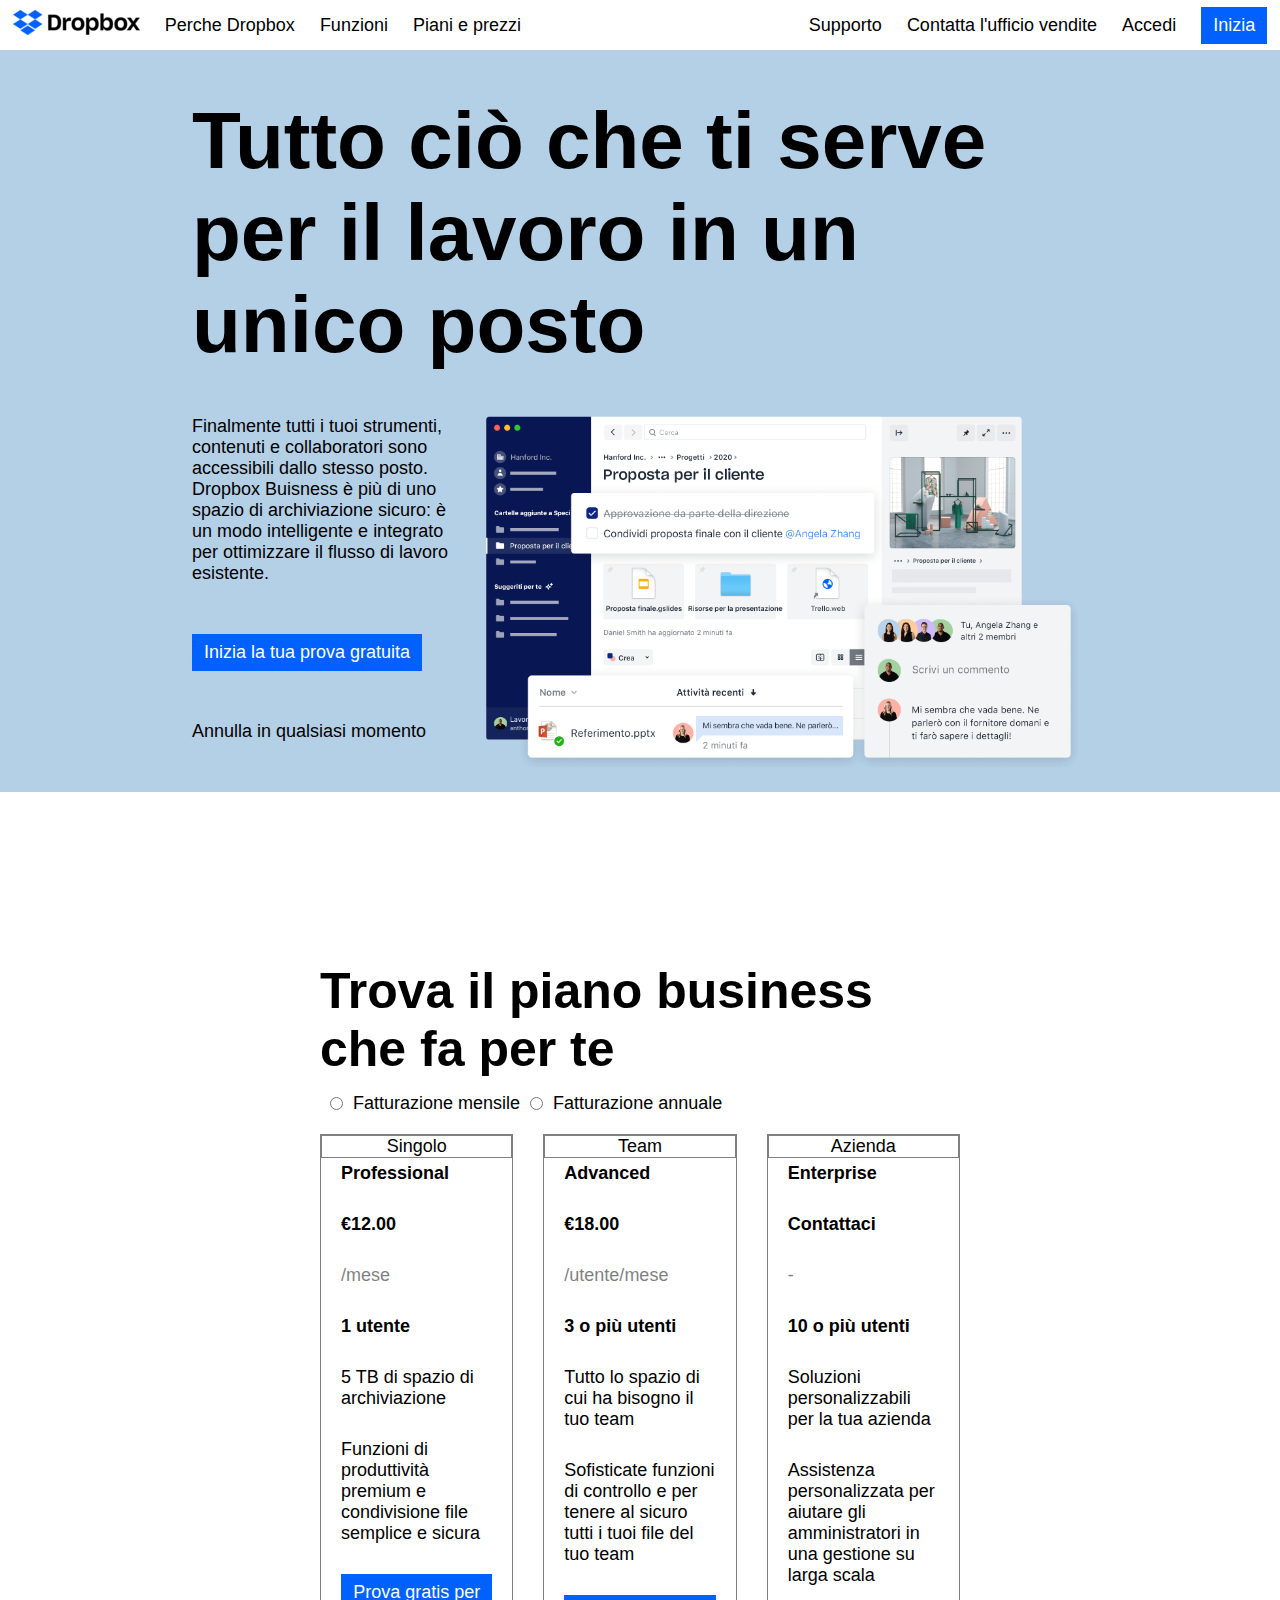
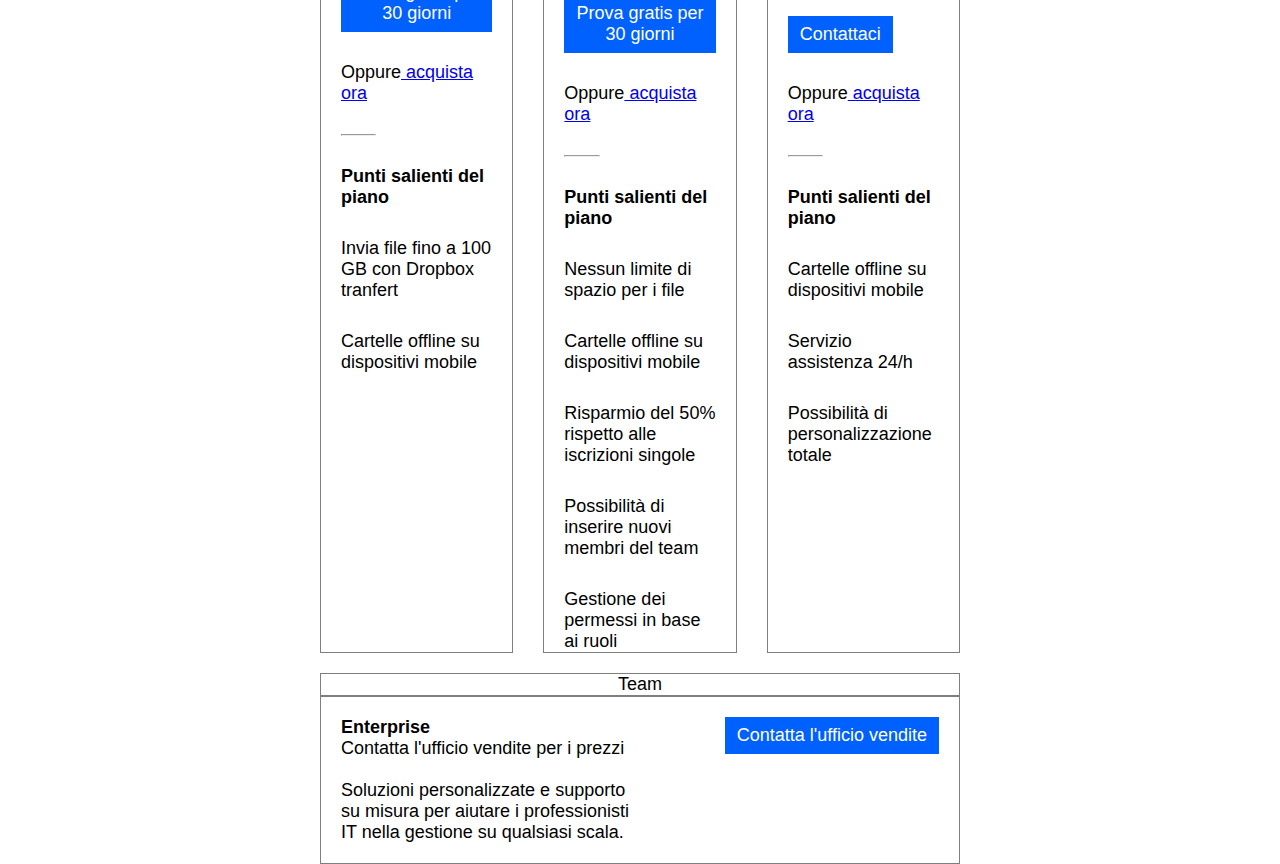
==== index.html @ b19bd5e3 "add team profile" ====
<!DOCTYPE html>
<html lang="en">

<head>
    <meta charset="UTF-8">
    <meta name="viewport" content="width=device-width, initial-scale=1.0">
    <title>HTMLCSS-DROPBOX</title>
    <link rel="stylesheet" href="./assets/style.css">
    <link rel="stylesheet" href="https://cdnjs.cloudflare.com/ajax/libs/font-awesome/6.5.1/css/all.min.css"
        integrity="sha512-DTOQO9RWCH3ppGqcWaEA1BIZOC6xxalwEsw9c2QQeAIftl+Vegovlnee1c9QX4TctnWMn13TZye+giMm8e2LwA=="
        crossorigin="anonymous" referrerpolicy="no-referrer" />
</head>

<body>
    <!--Wrapper per dare altezza massima-->
    <div class="wrapper">



        <!--header del mio sito-->
        <header id="site_header">
            <div class="contenitor d_flex ">
                <div class="item1 d_flex">
                    <div>
                        <img src="./assets/img/logo-small.png" alt="">
                    </div>
                    <div>
                        Perche Dropbox
                    </div>
                    <div>
                        Funzioni
                    </div>
                    <div>
                        Piani e prezzi
                    </div>
                </div>

                <div class="item2 d_flex">
                    <div>
                        Supporto
                    </div>
                    <div>
                        Contatta l'ufficio vendite
                    </div>
                    <div>
                        Accedi
                    </div>
                    <div>
                        <button class="btn">Inizia</button>
                    </div>
                </div>
            </div>

        </header>


        <!--main del mio sito-->
        <main id="site_main">
            <div class="section_jumbo">
                <div class="container_2 p_relative">
                    <div class="d_flex flex_column">
                        <div class="jumbo_1">
                            <h1>Tutto ciò che ti serve per il lavoro
                                in un unico posto
                            </h1>
                        </div>

                        <div class="jumbo_2 d_flex ">
                            <div class="jumbo_3 d_flex flex_column ">
                                <div>
                                    <p>
                                        Finalmente tutti i tuoi strumenti, contenuti e collaboratori sono accessibili
                                        dallo
                                        stesso posto.
                                        Dropbox Buisness è più di uno spazio di archiviazione sicuro: è un modo
                                        intelligente
                                        e integrato per
                                        ottimizzare il flusso di lavoro esistente.
                                    </p>
                                </div>

                                <div>
                                    <button class="btn">Inizia la tua prova gratuita</button>
                                </div>

                                <div>
                                    Annulla in qualsiasi momento
                                </div>
                                <div>
                                    <i class="fa-solid fa-arrow-down p_absolute"></i>
                                </div>
                            </div>

                            <div class="jumbo_4">
                                <img src="./assets/img/jumbo.png" alt="">

                            </div>
                        </div>


                    </div>

                </div>
            </div>

            <div class="second_section">
                <div class="container_3 width_50">
                    <h2>Trova il piano business che fa per te</h2>

                    <div class="button_container">
                        <input type="radio" name="fattura">Fatturazione mensile
                        <input type="radio" name="fattura">Fatturazione annuale
                    </div>

                    <div class="container_3">
                        <div class="d_flex s-between">
                            <div class="col-4">
                                <div class="profile">
                                    <div class="center"><i class="fa-solid fa-user"></i>Singolo</div>
                                    <div class="d_flex flex_column distance">
                                        <div><strong>Professional</strong></div>
                                        <div><strong>&euro;12.00</strong></div>
                                        <div class="faded_text">/mese</div>
                                        <div><strong><i class="fa-solid fa-user"></i> 1 utente</strong></div>
                                        <div><i class="fa-solid fa-folder"></i> 5 TB di spazio di archiviazione</div>
                                        <div>Funzioni di produttività premium e condivisione
                                            file semplice e sicura
                                        </div>
                                        <div><button class="btn">Prova gratis per 30 giorni</button></div>
                                        <div>Oppure<a href="#"> acquista ora</a></div>
                                        <div>
                                            <hr>
                                        </div>
                                        <div><strong>Punti salienti del piano</strong></div>
                                        <div><i class="fa-solid fa-check"></i> Invia file fino a 100 GB con Dropbox
                                            tranfert</div>
                                        <div><i class="fa-solid fa-check"></i> Cartelle offline su dispositivi mobile
                                        </div>
                                    </div>
                                </div>
                            </div>
                            <div class="col-4">
                                <div class="profile">
                                    <div class="center"><i class="fa-solid fa-user-group "></i>Team</div>
                                    <div class="d_flex flex_column distance">
                                        <div><strong>Advanced</strong></div>
                                        <div><strong>&euro;18.00</strong></div>
                                        <div class="faded_text">/utente/mese</div>
                                        <div><strong><i class="fa-solid fa-user-group "></i> 3 o più utenti</strong>
                                        </div>
                                        <div><i class="fa-solid fa-folder"></i> Tutto lo spazio di cui ha bisogno il tuo
                                            team</div>
                                        <div>Sofisticate funzioni di controllo e per tenere al sicuro tutti i tuoi file
                                            del
                                            tuo team
                                        </div>
                                        <div><button class="btn">Prova gratis per 30 giorni</button></div>
                                        <div>Oppure<a href="#"> acquista ora</a></div>
                                        <div>
                                            <hr>
                                        </div>
                                        <div><strong>Punti salienti del piano</strong></div>
                                        <div><i class="fa-solid fa-check"></i> Nessun limite di spazio per i file</div>
                                        <div><i class="fa-solid fa-check"></i> Cartelle offline su dispositivi mobile
                                        </div>
                                        <div><i class="fa-solid fa-check"></i> Risparmio del 50% rispetto alle
                                            iscrizioni singole</div>
                                        <div><i class="fa-solid fa-check"></i> Possibilità di inserire nuovi membri del
                                            team</div>
                                        <div><i class="fa-solid fa-check"></i> Gestione dei permessi in base ai ruoli
                                        </div>

                                    </div>
                                </div>
                            </div>
                            <div class="col-4">
                                <div class="profile">
                                    <div class="center"><i class="fa-solid fa-hotel"></i>Azienda</div>
                                    <div class="d_flex flex_column distance">
                                        <div><strong>Enterprise</strong></div>
                                        <div><strong>Contattaci</strong></div>
                                        <div class="faded_text">-</div>
                                        <div><strong><i class="fa-solid fa-user"></i> 10 o più utenti</strong></div>
                                        <div><i class="fa-solid fa-folder"></i> Soluzioni personalizzabili per la tua
                                            azienda</div>
                                        <div>Assistenza personalizzata per aiutare gli amministratori in una
                                            gestione su larga scala
                                        </div>
                                        <div><button class="btn">Contattaci</button></div>
                                        <div>Oppure<a href="#"> acquista ora</a></div>
                                        <div>
                                            <hr>
                                        </div>
                                        <div><strong>Punti salienti del piano</strong></div>
                                        <div><i class="fa-solid fa-check"></i> Cartelle offline su dispositivi mobile
                                        </div>
                                        <div><i class="fa-solid fa-check"></i> Servizio assistenza 24/h</div>
                                        <div><i class="fa-solid fa-check"></i> Possibilità di personalizzazione totale
                                        </div>

                                    </div>
                                </div>
                            </div>
                        </div>


                        <div class="container_3">
                            <div class="d_flex flex_column">
                                <div class="item_1"><i class="fa-solid fa-user-group "></i> Team</div>
                                <div class=" item_2 ">
                                    <div class="d_flex s-between">
                                        <div class="width_50">
                                            <h3>Enterprise</h3>
                                            <div>Contatta l'ufficio vendite per i prezzi</div>
                                            <br>
                                            <div>Soluzioni personalizzate e supporto su misura per aiutare i
                                                professionisti IT
                                                nella gestione su qualsiasi scala.
                                            </div>
                                        </div>

                                        <div>
                                            <button class="btn">Contatta l'ufficio vendite</button>
                                        </div>
                                    </div>
                                </div>
                            </div>

                        </div>
                    </div>
                </div>
            </div>
        </main>

        <!--footer del mio sito-->
        <footer id="site_footer">

        </footer>






    </div>
</body>

</html>
---- assets/style.css ----
* {
    margin: 0;
    padding: 0;
    font-family: sans-serif;
    font-size: 18px;
}

:root {
    --dropbox-primary: #b4d0e7;
    --btn-color: #0061ff;
}

.wrapper {
    height: 100vh;
}

#site_header {
    height: 50px;

}


#site_main {
    height: calc(100vh - 50px - 200px);


}




.d_flex {
    display: flex;
    height: 100%;
    flex-wrap: wrap;

}

.contenitor {
    width: 98%;
    height: 100%;
    margin: auto;

}


.item1.d_flex {
    width: 50%;
    gap: 25px;
    align-items: center;
}

.item2.d_flex {
    justify-content: end;
    width: 50%;
    gap: 25px;
    align-items: center;
}

.btn {
    background-color: var(--btn-color);
    padding: 8px 12px;
    color: white;
    border-style: none;
}


/**Common Main**/

.container_2 {
    width: 70%;
    max-width: 1800px;
    margin: auto;
    flex-wrap: wrap;
}

.fa-check {
    color: #0061ff;
}

img {
    width: 100%;
}

h1 {
    font-size: 80px
}

h2 {
    font-size: 50px;
}

hr {
    width: 22%;
}

.flex_column {
    flex-direction: column;

}

.jumbo_1 {
    width: 100%;
    height: 50%;
    padding-top: 5%;
    padding-bottom: 5%;
}

.jumbo_2 {

    height: 50%;
    margin: auto;
}

.jumbo_3 {
    width: 30%;
    align-items: start;
    gap: 50px;

}

.jumbo_4 {
    width: 70%;
    margin-bottom: -100px;
}

.p_relative {
    position: relative;
}

.p_absolute {
    position: absolute;
    bottom: 20px;
    left: 80px;
    font-size: 35px;
}


.second_section {
    height: 800px;
    padding-top: 150px;
}

.container_3 {
    padding-top: 20px;
    margin: auto;
    flex-wrap: wrap;


}

.section_jumbo {
    background-color: var(--dropbox-primary);
}

.button_container {
    display: flex;
    gap: 10px;
    padding-left: 10px;
    padding-top: 15px;
}

.width_50 {
    width: 50%;
}

.col-4 {
    width: calc(100% / 12 * 4 - 2px - 20px);
    border: 1px solid rgba(0, 0, 0, 0.5);

}

.center {
    text-align: center;
    border: 1px solid rgba(0, 0, 0, 0.5);
}

.distance {
    gap: 30px;
    padding-top: 5px;
    padding-right: 20px;
    padding-left: 20px;
}

.faded_text {
    opacity: 50%;
}

.gap-20 {
    gap: 20px;
}

.s-between {
    justify-content: space-between;
}

.item_1 {
    border: 1px solid rgba(0, 0, 0, 0.5);

    text-align: center;

}

.item_2 {
    padding: 20px;
    border: 1px solid rgba(0, 0, 0, 0.5);
}
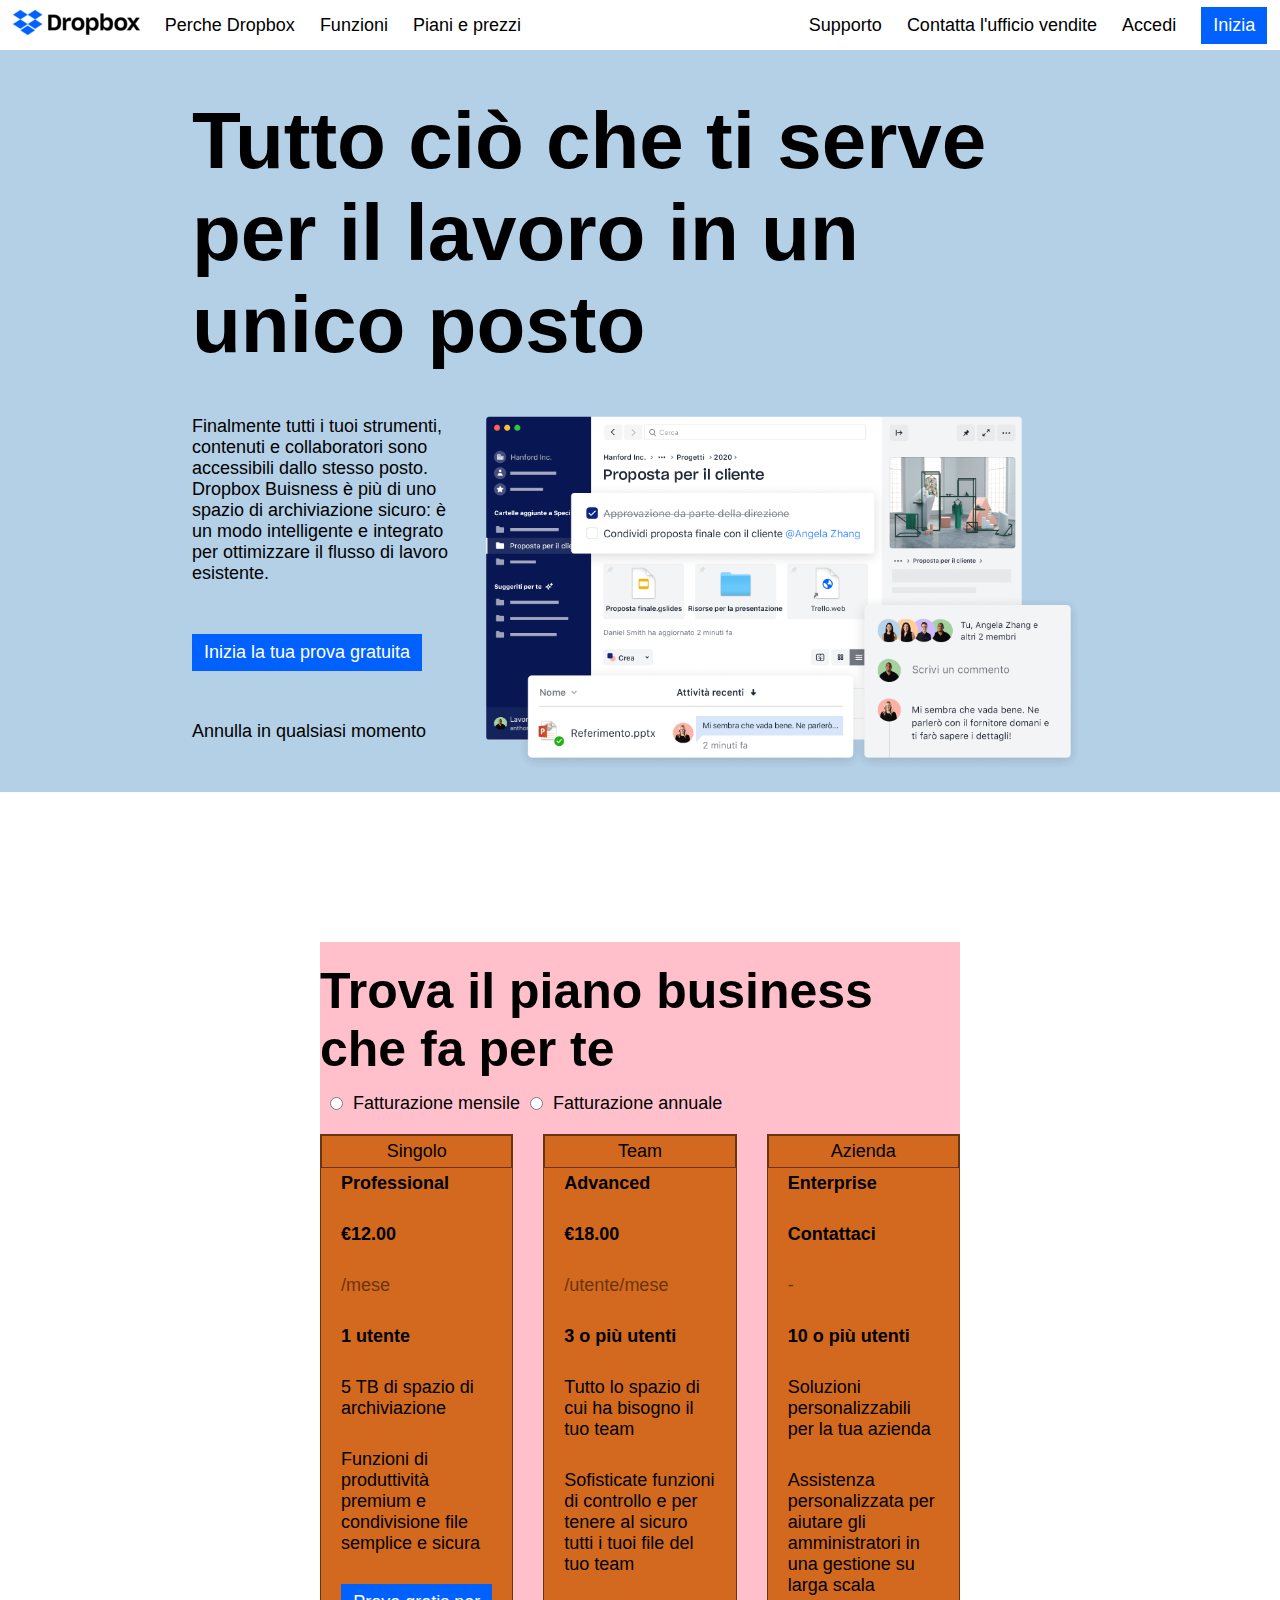
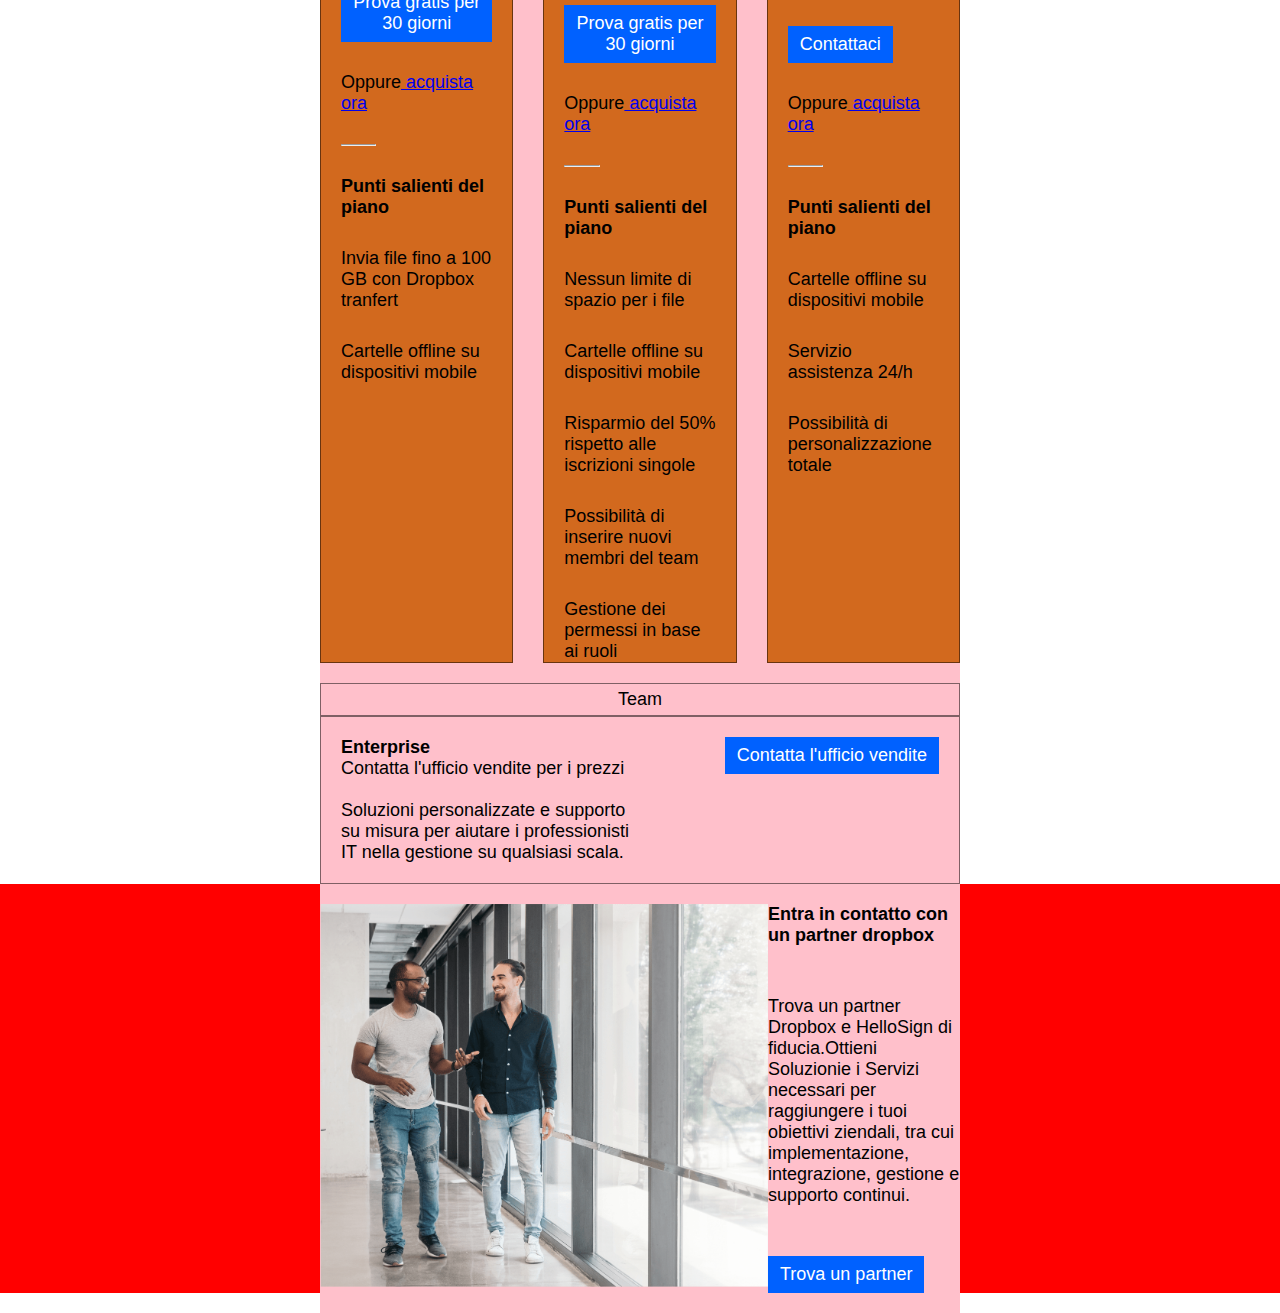
==== commit 114a23dc: "add third section" ====
--- a/index.html
+++ b/index.html
@@ -91,9 +91,8 @@
                                 </div>
                             </div>
 
-                            <div class="jumbo_4">
+                            <div class="jumbo_4 negative_bottom">
                                 <img src="./assets/img/jumbo.png" alt="">
-
                             </div>
                         </div>
 
@@ -206,7 +205,7 @@
 
                         <div class="container_3">
                             <div class="d_flex flex_column">
-                                <div class="item_1"><i class="fa-solid fa-user-group "></i> Team</div>
+                                <div class="item_1"><i class="fa-solid fa-hotel"></i> Team</div>
                                 <div class=" item_2 ">
                                     <div class="d_flex s-between">
                                         <div class="width_50">
@@ -230,8 +229,58 @@
                     </div>
                 </div>
             </div>
+
+            <div class="third_section">
+                <div class="container_3 width_50">
+                    <div class="d_flex">
+                        <div class="jumbo_4">
+                            <div><img src="./assets/img/partner.png" alt=""></div>
+                        </div>
+                        <div class="jumbo_3 d_flex flex_column">
+                            <div>
+                                <h3>Entra in contatto con un partner dropbox</h3>
+                            </div>
+                            <div>Trova un partner Dropbox e HelloSign di fiducia.Ottieni Soluzionie i Servizi
+                                necessari per raggiungere i tuoi obiettivi ziendali, tra cui implementazione,
+                                integrazione,
+                                gestione e supporto continui.
+                            </div>
+                            <div><button class="btn">Trova un partner</button></div>
+                        </div>
+                    </div>
+                </div>
+            </div>
+
+            <div class="fourth_section">
+                <div class="container_3 width_50">
+                    <div class="d_flex">
+                        
+                    </div>
+                </div>
+            </div>
+         
+
+
+
+
+
+
+
+
+
+
+
+
+
+
+
+
+
+
+
+
+
         </main>
-
         <!--footer del mio sito-->
         <footer id="site_footer">
 
--- a/assets/style.css
+++ b/assets/style.css
@@ -9,24 +9,21 @@
     --dropbox-primary: #b4d0e7;
     --btn-color: #0061ff;
 }
-
+img{
+    width: 100%;
+}
 .wrapper {
     height: 100vh;
 }
 
 #site_header {
     height: 50px;
-
 }
 
 
 #site_main {
     height: calc(100vh - 50px - 200px);
-
-
-}
-
-
+}
 
 
 .d_flex {
@@ -78,10 +75,9 @@
     color: #0061ff;
 }
 
-img {
-    width: 100%;
-}
-
+.negative_bottom{
+    margin-bottom: -100px;
+}
 h1 {
     font-size: 80px
 }
@@ -107,7 +103,6 @@
 }
 
 .jumbo_2 {
-
     height: 50%;
     margin: auto;
 }
@@ -116,12 +111,11 @@
     width: 30%;
     align-items: start;
     gap: 50px;
-
+    
 }
 
 .jumbo_4 {
     width: 70%;
-    margin-bottom: -100px;
 }
 
 .p_relative {
@@ -137,7 +131,6 @@
 
 
 .second_section {
-    height: 800px;
     padding-top: 150px;
 }
 
@@ -145,8 +138,7 @@
     padding-top: 20px;
     margin: auto;
     flex-wrap: wrap;
-
-
+    background-color: pink;
 }
 
 .section_jumbo {
@@ -167,12 +159,13 @@
 .col-4 {
     width: calc(100% / 12 * 4 - 2px - 20px);
     border: 1px solid rgba(0, 0, 0, 0.5);
-
+    background-color: chocolate;
 }
 
 .center {
     text-align: center;
     border: 1px solid rgba(0, 0, 0, 0.5);
+    padding: 5px;
 }
 
 .distance {
@@ -196,7 +189,7 @@
 
 .item_1 {
     border: 1px solid rgba(0, 0, 0, 0.5);
-
+    padding: 5px;
     text-align: center;
 
 }
@@ -204,4 +197,8 @@
 .item_2 {
     padding: 20px;
     border: 1px solid rgba(0, 0, 0, 0.5);
-}+}
+
+.third_section{
+    background-color: red;
+}
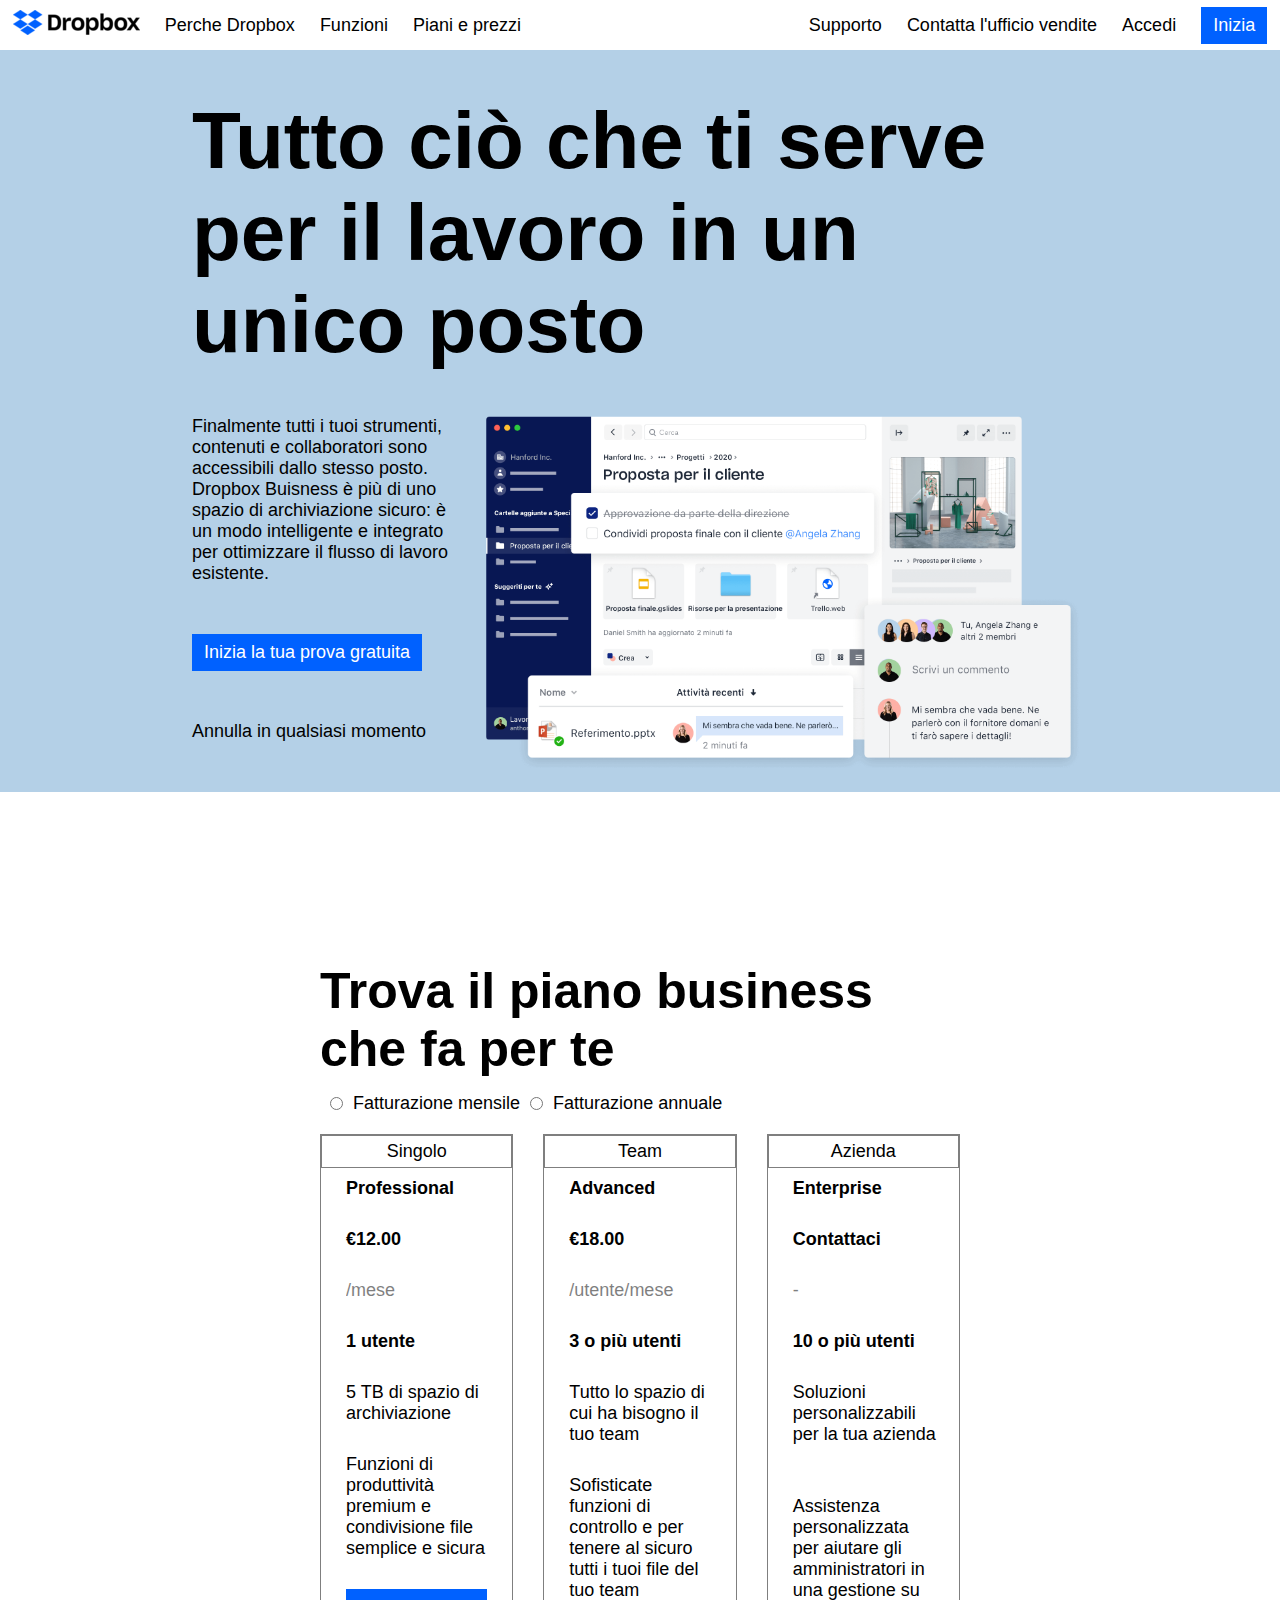
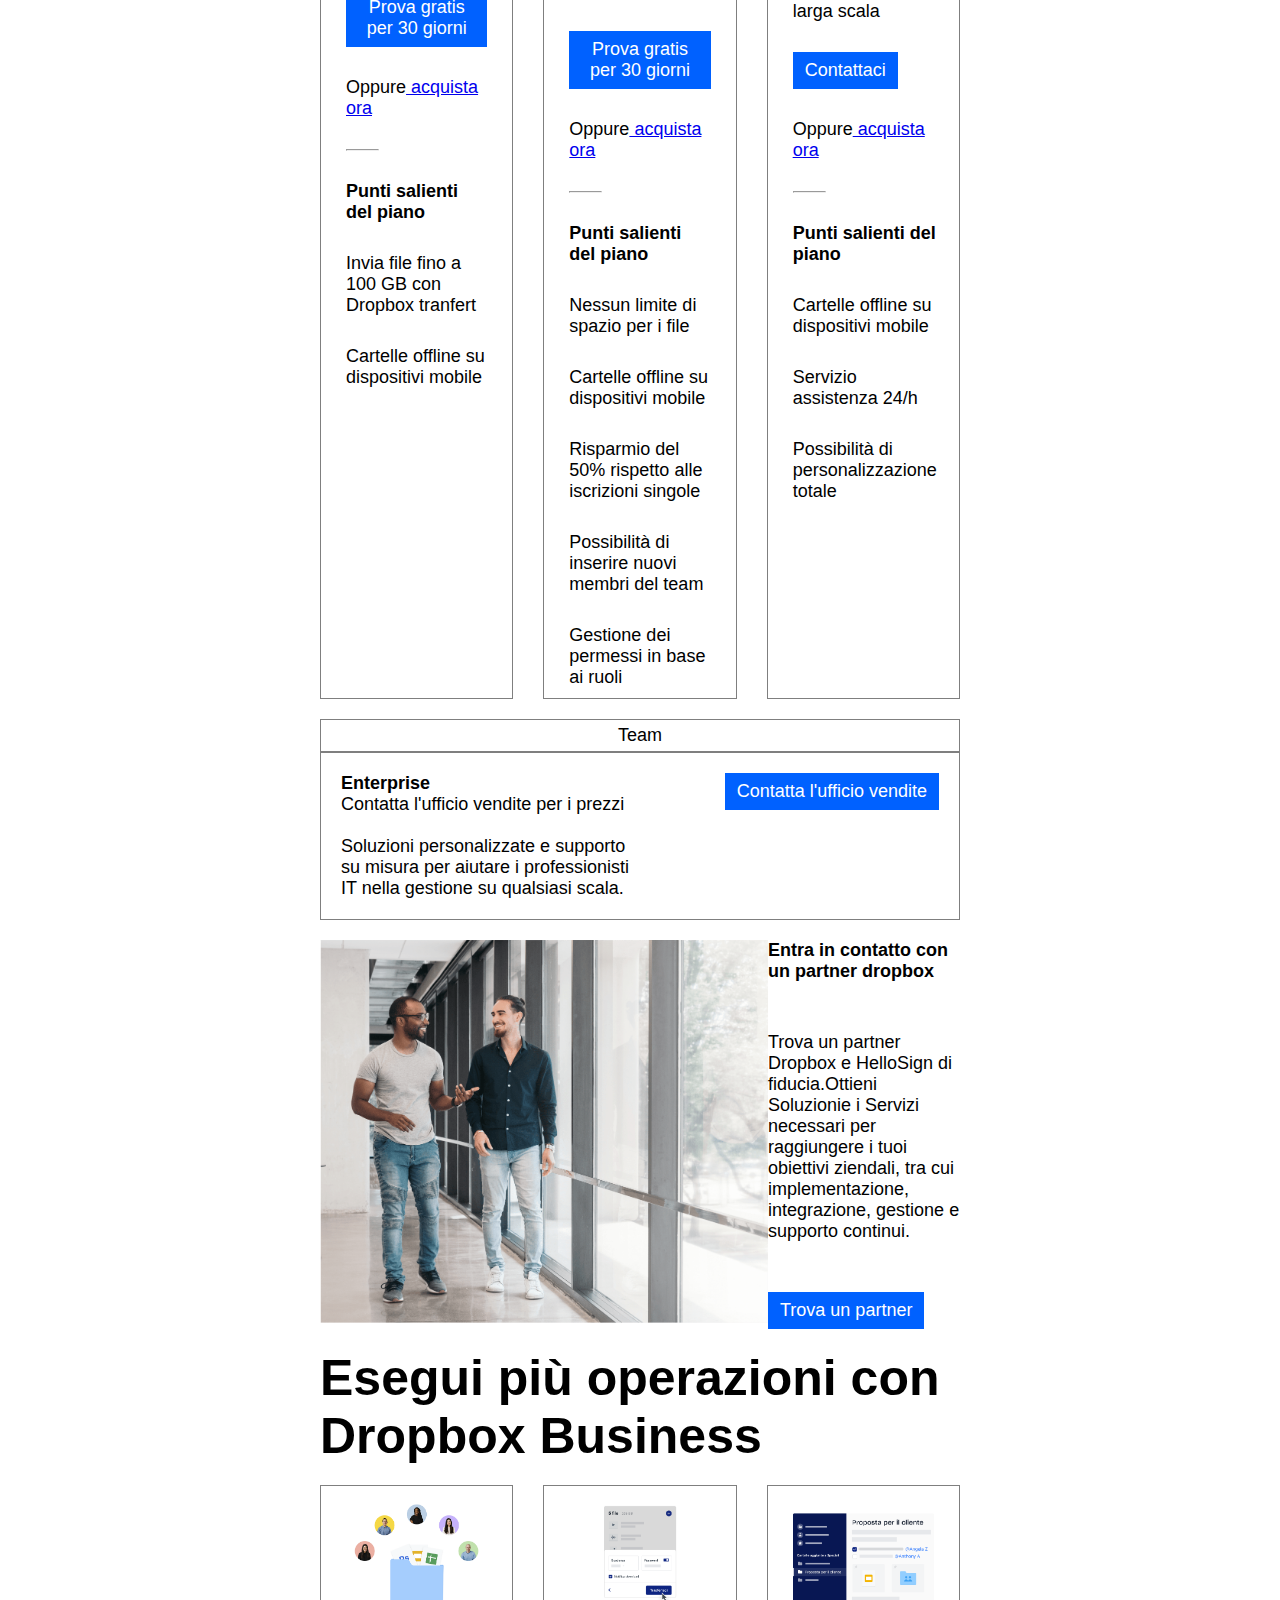
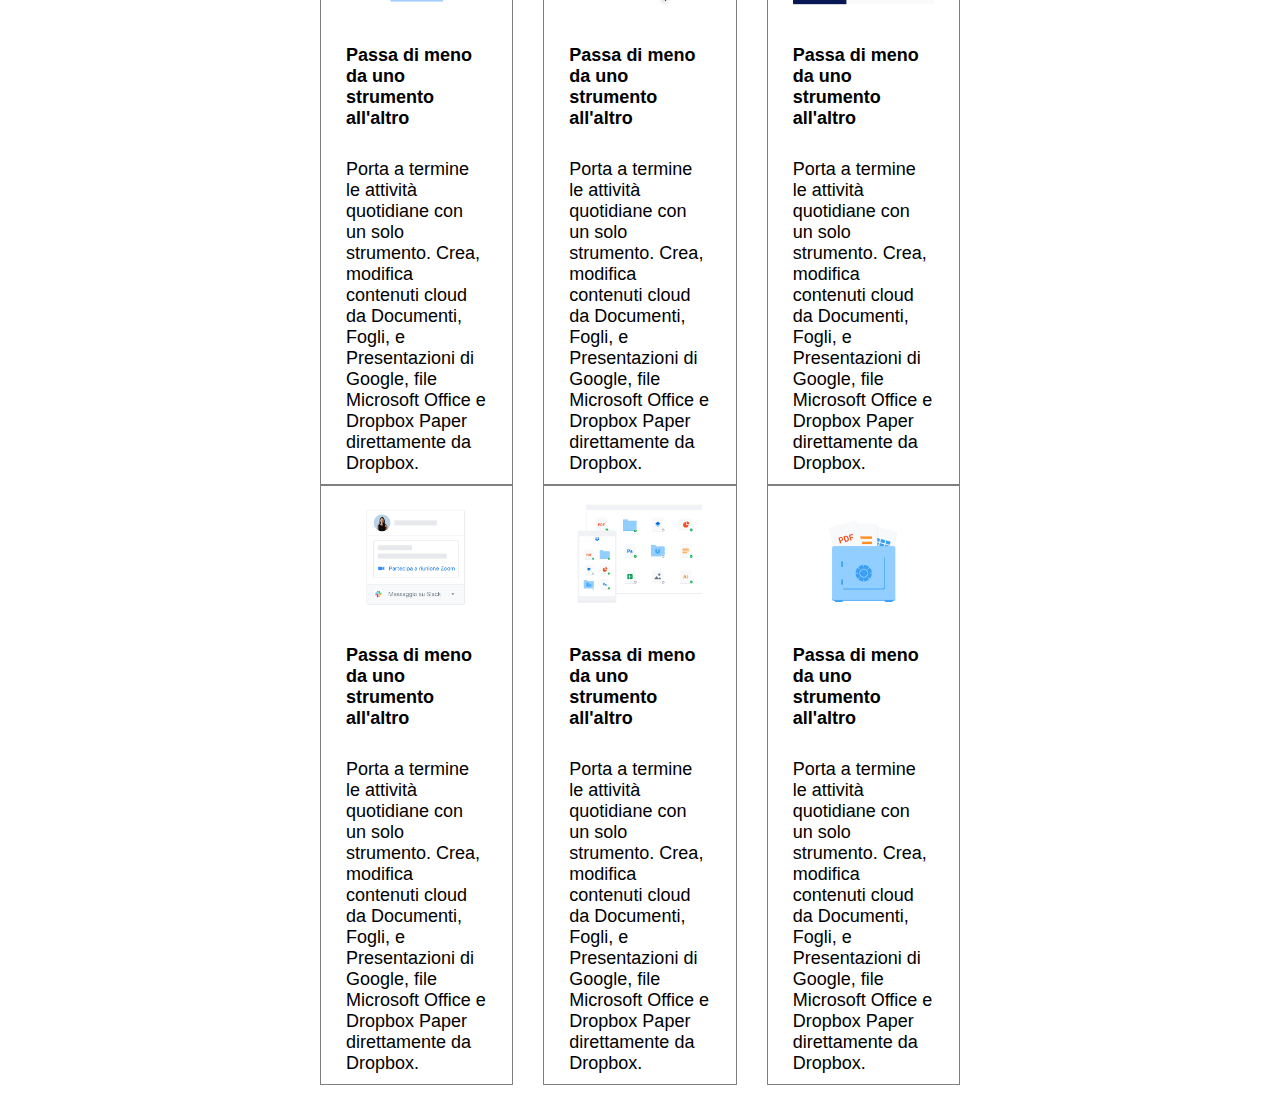
==== commit 3e0eb7bd: "add third_section" ====
--- a/index.html
+++ b/index.html
@@ -252,13 +252,82 @@
             </div>
 
             <div class="fourth_section">
+
                 <div class="container_3 width_50">
-                    <div class="d_flex">
-                        
-                    </div>
-                </div>
-            </div>
-         
+                    <h2>Esegui più operazioni con Dropbox Business</h2>
+                    <div class="container_3">
+                        <div class="d_flex s-between">
+                            <div class="col-4">
+                                <div class="d_flex flex_column distance">
+                                    <div><img src="./assets/img/business-feature-switching-tools.png" alt=""></div>
+                                    <div><strong>Passa di meno da uno strumento all'altro</strong></div>
+                                    <div>Porta a termine le attività quotidiane con un solo strumento. Crea, modifica
+                                        contenuti cloud da Documenti,
+                                        Fogli, e Presentazioni di Google, file Microsoft Office e Dropbox Paper
+                                        direttamente da Dropbox.
+                                    </div>
+                                </div>
+                            </div>
+                            <div class="col-4">
+                                <div class="d_flex flex_column distance">
+                                    <div><img src="./assets/img/business-feature-send-files-it.png" alt=""></div>
+                                    <div><strong>Passa di meno da uno strumento all'altro</strong></div>
+                                    <div>Porta a termine le attività quotidiane con un solo strumento. Crea, modifica
+                                        contenuti cloud da Documenti,
+                                        Fogli, e Presentazioni di Google, file Microsoft Office e Dropbox Paper
+                                        direttamente da Dropbox.
+                                    </div>
+                                </div>
+                            </div>
+                            <div class="col-4">
+                                <div class="d_flex flex_column distance">
+                                    <div><img src="./assets/img/business-feature-coordinate-it.png" alt=""></div>
+                                    <div><strong>Passa di meno da uno strumento all'altro</strong></div>
+                                    <div>Porta a termine le attività quotidiane con un solo strumento. Crea, modifica
+                                        contenuti cloud da Documenti,
+                                        Fogli, e Presentazioni di Google, file Microsoft Office e Dropbox Paper
+                                        direttamente da Dropbox.
+                                    </div>
+                                </div>
+                            </div>
+                            <div class="col-4">
+                                <div class="d_flex flex_column distance">
+                                    <div><img src="./assets/img/business-feature-integrations-it.png" alt=""></div>
+                                    <div><strong>Passa di meno da uno strumento all'altro</strong></div>
+                                    <div>Porta a termine le attività quotidiane con un solo strumento. Crea, modifica
+                                        contenuti cloud da Documenti,
+                                        Fogli, e Presentazioni di Google, file Microsoft Office e Dropbox Paper
+                                        direttamente da Dropbox.
+                                    </div>
+                                </div>
+                            </div>
+                            <div class="col-4">
+                                <div class="d_flex flex_column distance">
+                                    <div><img src="./assets/img/business-feature-multi-device.png" alt=""></div>
+                                    <div><strong>Passa di meno da uno strumento all'altro</strong></div>
+                                    <div>Porta a termine le attività quotidiane con un solo strumento. Crea, modifica
+                                        contenuti cloud da Documenti,
+                                        Fogli, e Presentazioni di Google, file Microsoft Office e Dropbox Paper
+                                        direttamente da Dropbox.
+                                    </div>
+                                </div>
+                            </div>
+                            <div class="col-4">
+                                <div class="d_flex flex_column distance">
+                                    <div><img src="./assets/img/business-feature-security.png" alt=""></div>
+                                    <div><strong>Passa di meno da uno strumento all'altro</strong></div>
+                                    <div>Porta a termine le attività quotidiane con un solo strumento. Crea, modifica
+                                        contenuti cloud da Documenti,
+                                        Fogli, e Presentazioni di Google, file Microsoft Office e Dropbox Paper
+                                        direttamente da Dropbox.
+                                    </div>
+                                </div>
+                            </div>
+                        </div>
+                    </div>
+                </div>
+            </div>
+
 
 
 
--- a/assets/style.css
+++ b/assets/style.css
@@ -138,7 +138,6 @@
     padding-top: 20px;
     margin: auto;
     flex-wrap: wrap;
-    background-color: pink;
 }
 
 .section_jumbo {
@@ -159,7 +158,6 @@
 .col-4 {
     width: calc(100% / 12 * 4 - 2px - 20px);
     border: 1px solid rgba(0, 0, 0, 0.5);
-    background-color: chocolate;
 }
 
 .center {
@@ -170,9 +168,8 @@
 
 .distance {
     gap: 30px;
-    padding-top: 5px;
-    padding-right: 20px;
-    padding-left: 20px;
+    padding: 10px 25px;
+    
 }
 
 .faded_text {
@@ -199,6 +196,6 @@
     border: 1px solid rgba(0, 0, 0, 0.5);
 }
 
-.third_section{
-    background-color: red;
-}
+.profile{
+    
+}
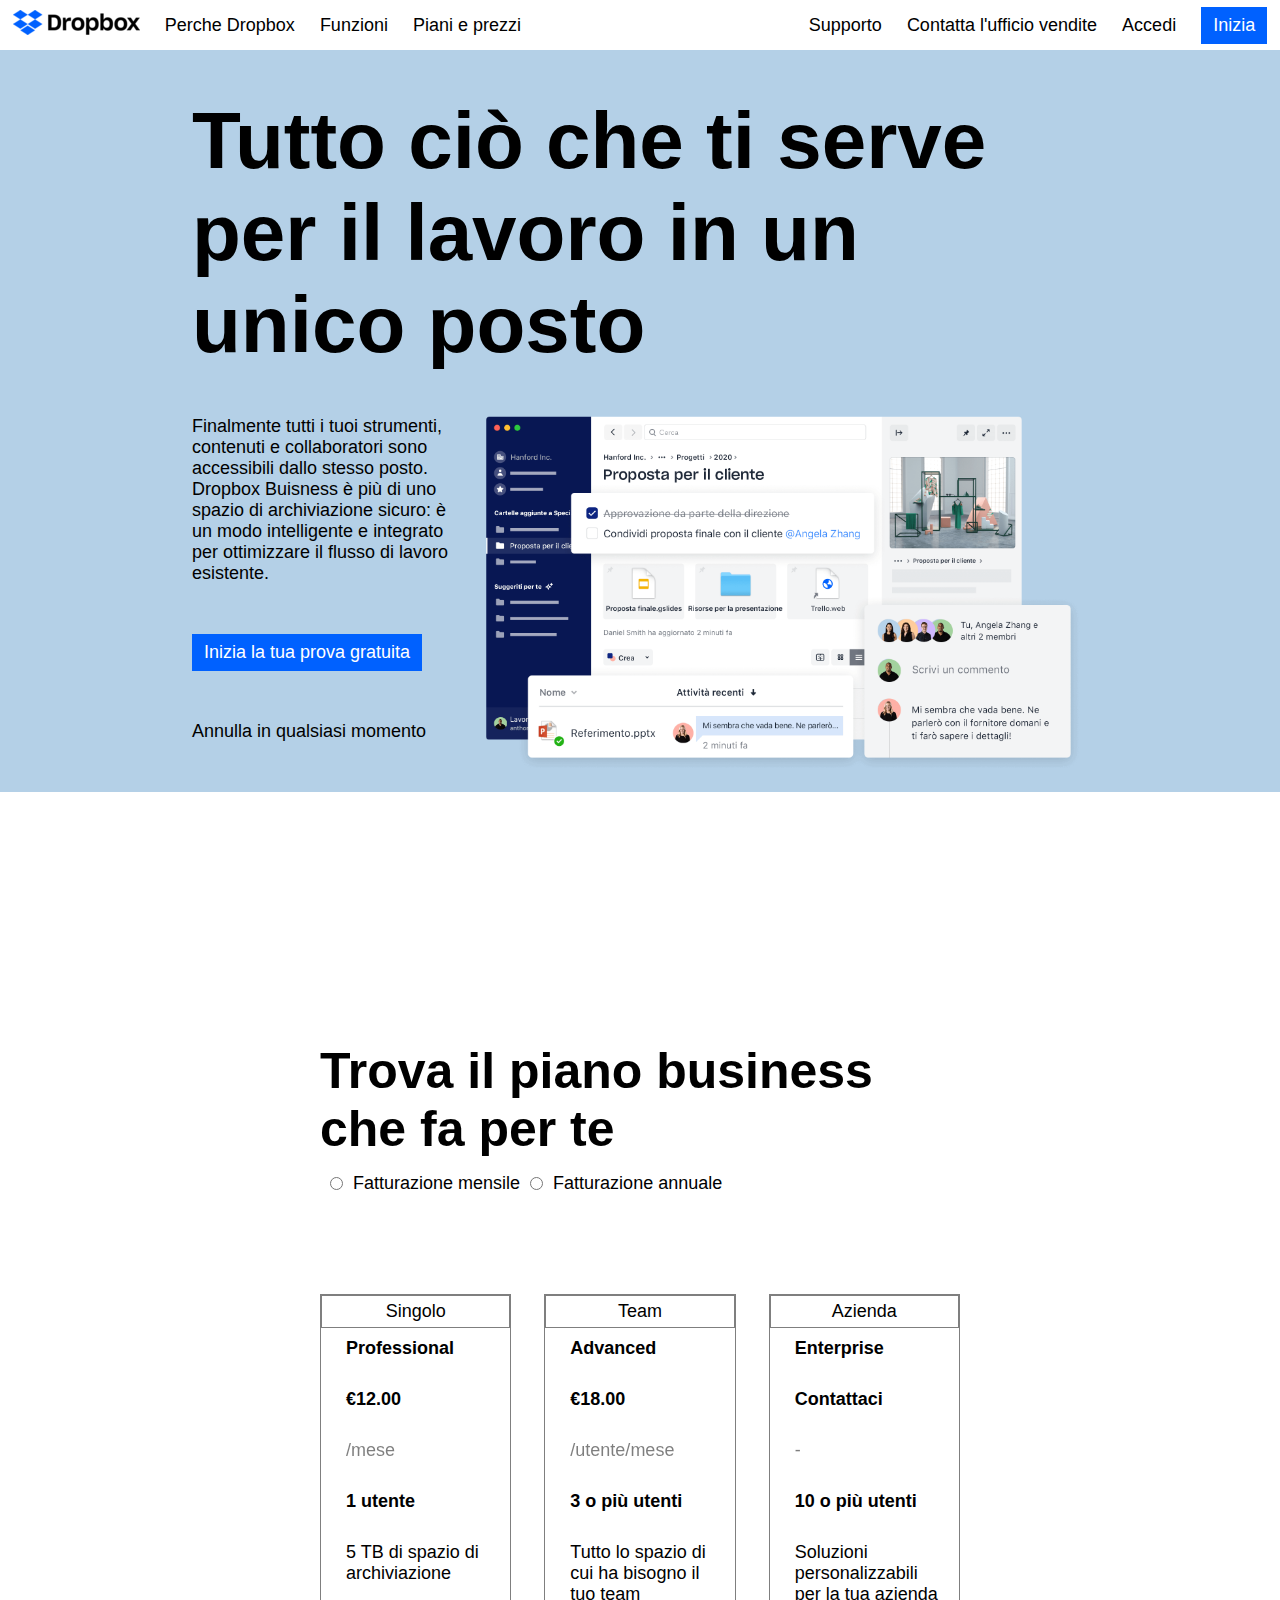
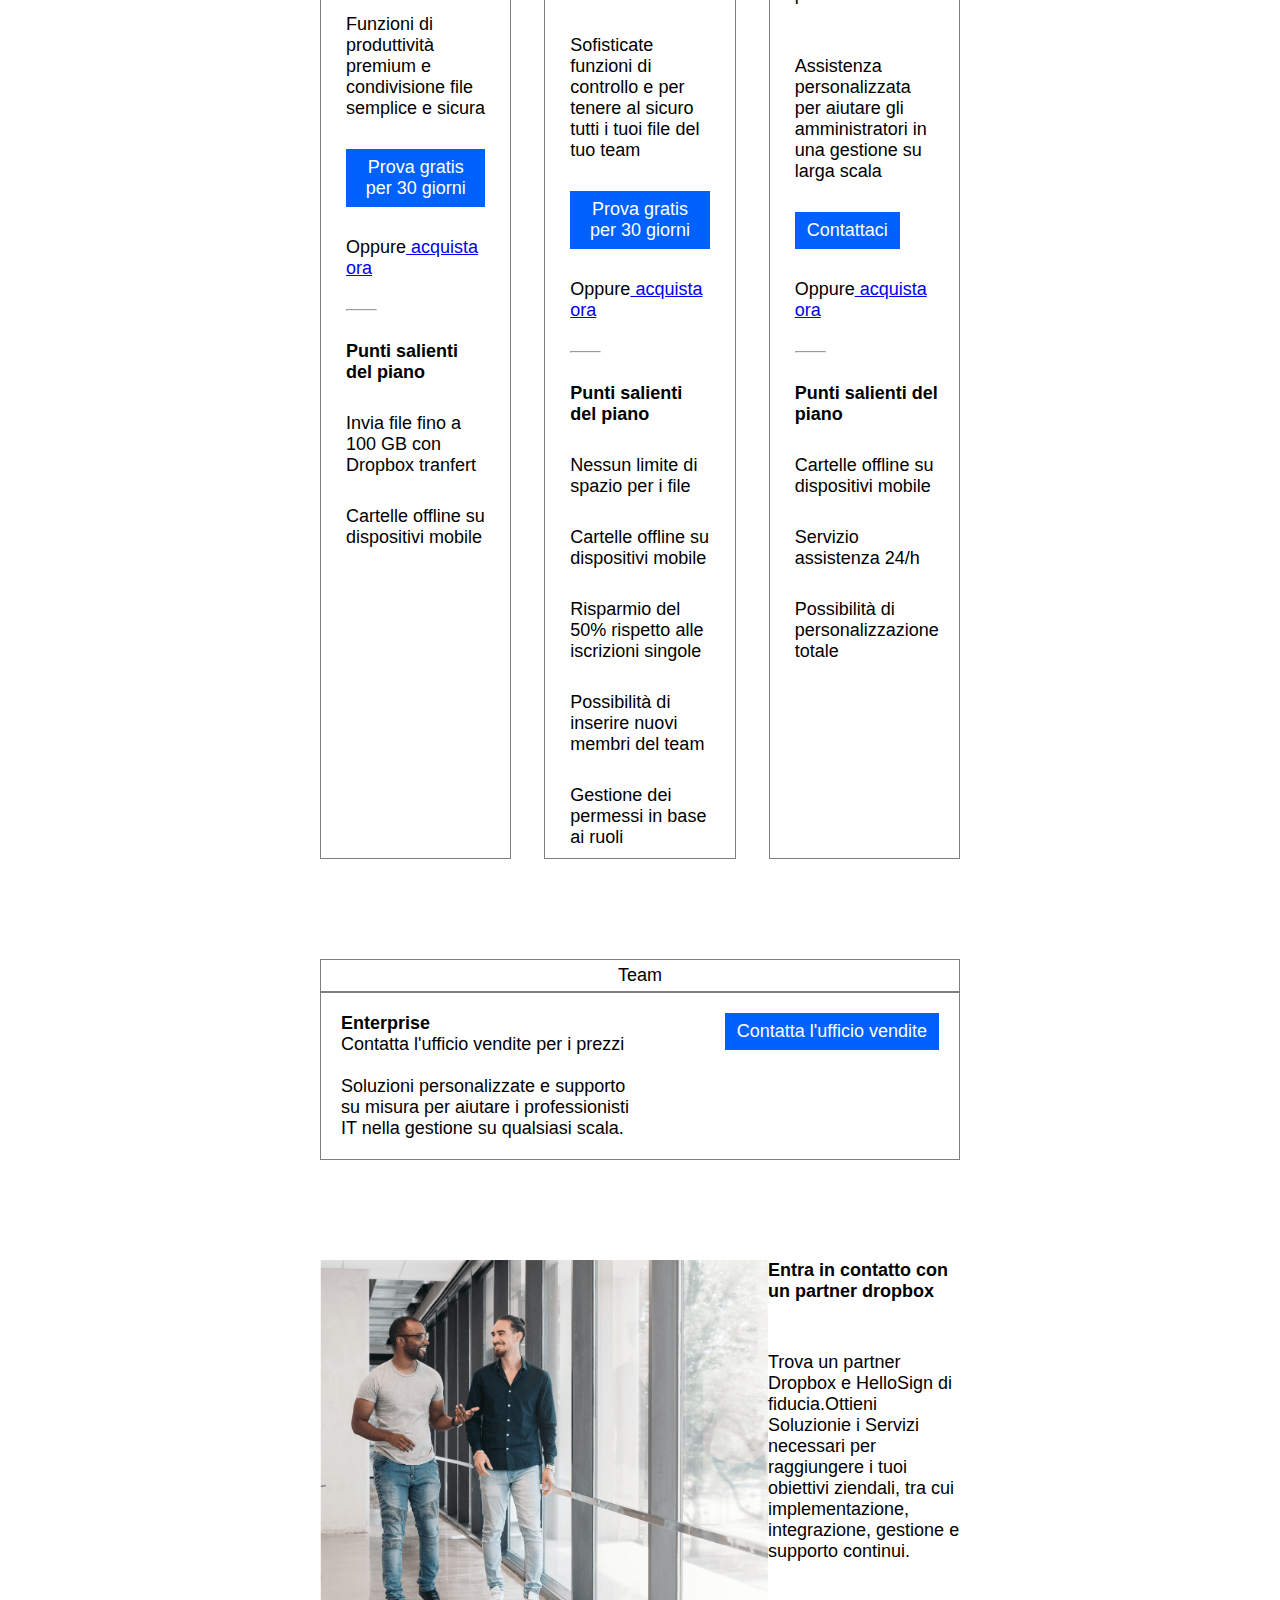
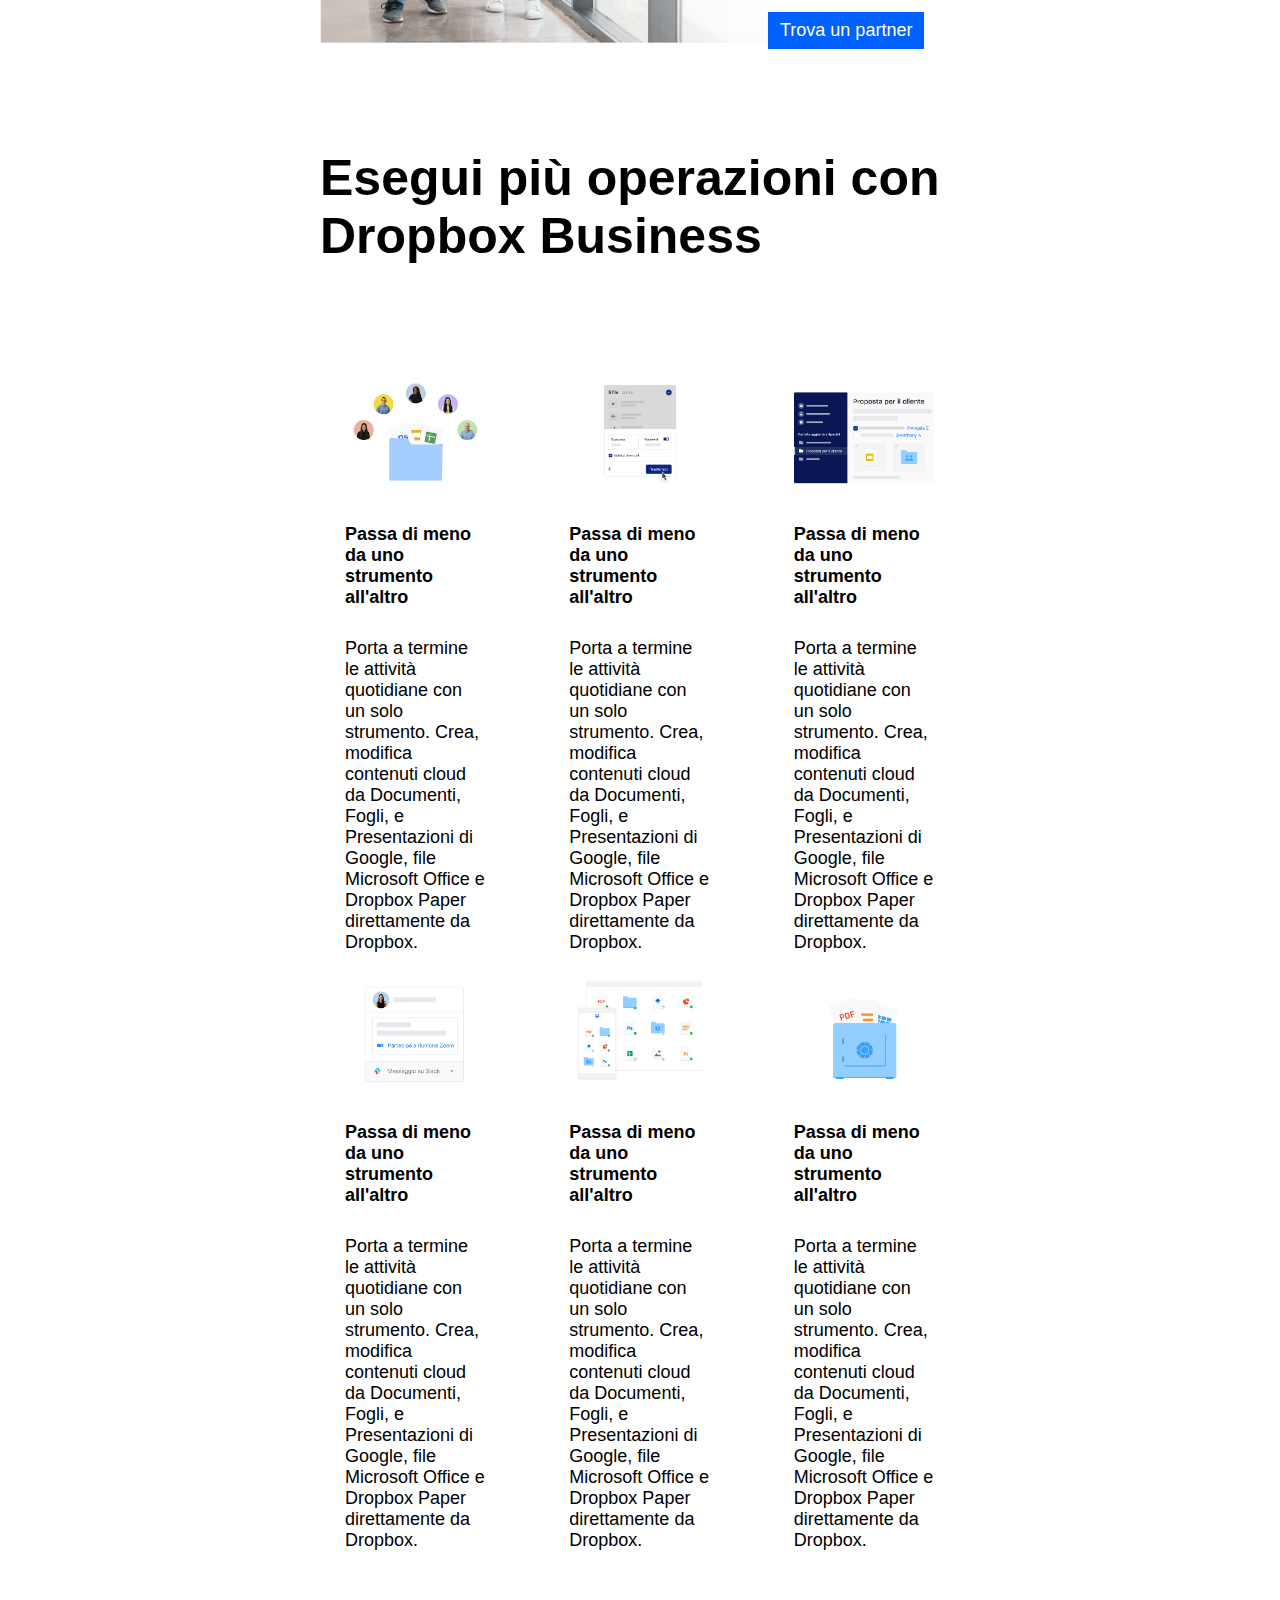
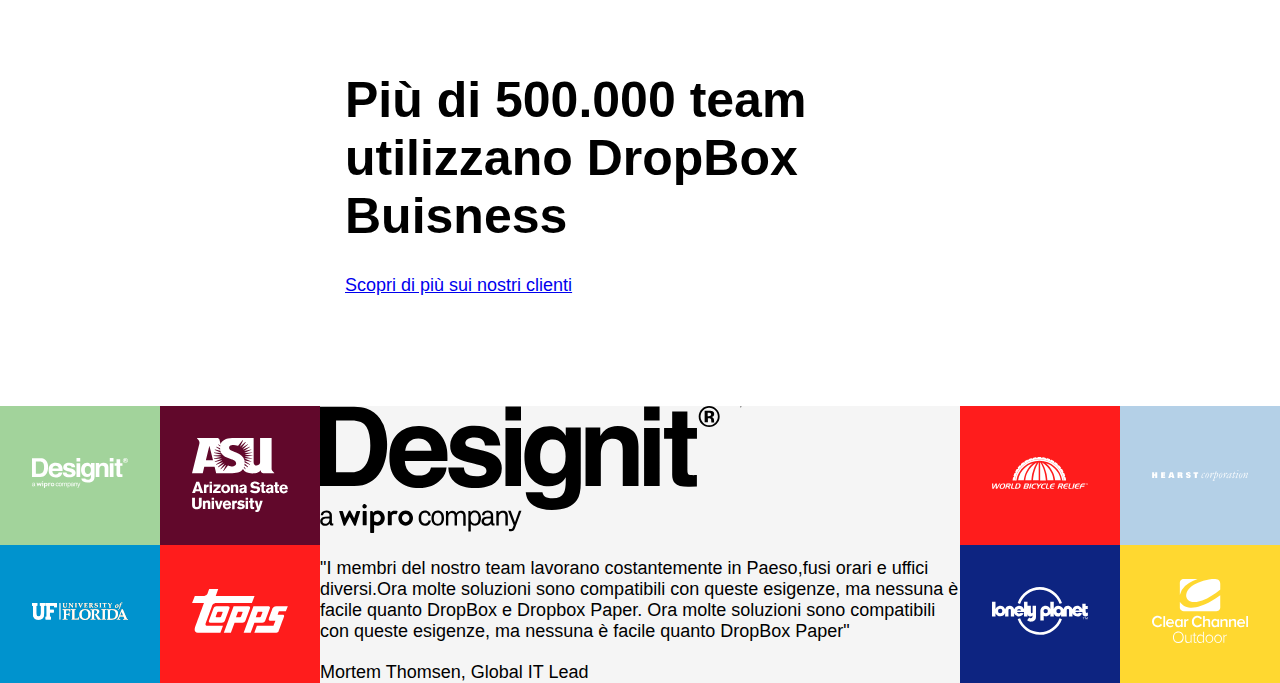
==== commit c41feabb: "add sixth_section" ====
--- a/index.html
+++ b/index.html
@@ -64,7 +64,6 @@
                                 in un unico posto
                             </h1>
                         </div>
-
                         <div class="jumbo_2 d_flex ">
                             <div class="jumbo_3 d_flex flex_column ">
                                 <div>
@@ -78,7 +77,6 @@
                                         ottimizzare il flusso di lavoro esistente.
                                     </p>
                                 </div>
-
                                 <div>
                                     <button class="btn">Inizia la tua prova gratuita</button>
                                 </div>
@@ -95,22 +93,17 @@
                                 <img src="./assets/img/jumbo.png" alt="">
                             </div>
                         </div>
-
-
-                    </div>
-
+                    </div>
                 </div>
             </div>
 
             <div class="second_section">
                 <div class="container_3 width_50">
                     <h2>Trova il piano business che fa per te</h2>
-
                     <div class="button_container">
                         <input type="radio" name="fattura">Fatturazione mensile
                         <input type="radio" name="fattura">Fatturazione annuale
                     </div>
-
                     <div class="container_3">
                         <div class="d_flex s-between">
                             <div class="col-4">
@@ -201,8 +194,6 @@
                                 </div>
                             </div>
                         </div>
-
-
                         <div class="container_3">
                             <div class="d_flex flex_column">
                                 <div class="item_1"><i class="fa-solid fa-hotel"></i> Team</div>
@@ -252,7 +243,6 @@
             </div>
 
             <div class="fourth_section">
-
                 <div class="container_3 width_50">
                     <h2>Esegui più operazioni con Dropbox Business</h2>
                     <div class="container_3">
@@ -290,6 +280,7 @@
                                     </div>
                                 </div>
                             </div>
+
                             <div class="col-4">
                                 <div class="d_flex flex_column distance">
                                     <div><img src="./assets/img/business-feature-integrations-it.png" alt=""></div>
@@ -328,10 +319,79 @@
                 </div>
             </div>
 
-
-
-
-
+            <div class="fifth_section">
+                <div class="container_3 width_50">
+                    <div class="d_flex flex_column distance">
+                        <div>
+                            <h2>
+                                Più di 500.000 team utilizzano DropBox Buisness
+                            </h2>
+                        </div>
+                        <div>
+                            <a href="#">Scopri di più sui nostri clienti</a>
+                        </div>
+                    </div>
+                </div>
+            </div>
+
+
+            <div class="sixth_section">
+                <div class="container_3">
+                    <div class="d_flex">
+                        <div class="one d_flex ">
+                            <div class="box d_flex first">
+                                <div class="color first"><img src="./assets/img/designit.svg" alt="">
+                                </div>
+                            </div>
+                            <div class="box d_flex second">
+                                <div class="color"><img src="./assets/img/arizona_state_university.svg" alt=""></div>
+                            </div>
+                            <div class="box d_flex third">
+                                <div class="color"><img src="./assets/img/university_of_florida.svg" alt=""></div>
+                            </div>
+                            <div class="box d_flex fifth">
+                                <div class="color">
+                                    <img src="./assets/img/topps.svg" alt="">
+                                </div>
+                            </div>
+                        </div>
+                        <div class="two d_flex gap-20 sixth">
+                            <div><img src="./assets/img/designit.svg" alt=""></div>
+                            <div>
+                                <hr>
+                            </div>
+                            <div>
+                                <p>"I membri del nostro team lavorano costantemente in Paeso,fusi orari e
+                                    uffici diversi.Ora molte soluzioni sono compatibili con queste esigenze,
+                                    ma nessuna è facile quanto DropBox e Dropbox Paper. Ora molte soluzioni sono
+                                    compatibili
+                                    con queste esigenze, ma nessuna è facile quanto DropBox Paper"
+                                </p>
+
+                            </div>
+                            <div>
+                                Mortem Thomsen, Global IT Lead
+                            </div>
+                        </div>
+                        <div class="three d_flex">
+                            <div class="box d_flex fifth">
+                                <div class="color"><img src="./assets/img/world_bicycle_relief.svg" alt=""></div>
+                            </div>
+                            <div class="box d_flex seventh">
+                                <div class="color"><img src="./assets/img/hearst_corp.svg" alt=""></div>
+                            </div>
+                            <div class="box d_flex eight">
+                                <div class="color"><img src="./assets/img/lonely_planet.svg" alt=""></div>
+                            </div>
+                            <div class="box d_flex ninth">
+                                <div class="color">
+                                    <img src="./assets/img/clear_channel.svg" alt="">
+                                </div>
+                            </div>
+                        </div>
+                    </div>
+                </div>
+            </div>
 
 
 
--- a/assets/style.css
+++ b/assets/style.css
@@ -3,15 +3,25 @@
     padding: 0;
     font-family: sans-serif;
     font-size: 18px;
+    box-sizing: border-box;
 }
 
 :root {
     --dropbox-primary: #b4d0e7;
     --btn-color: #0061ff;
-}
-img{
+    --dropbox-lighter:#f5f5f5;
+    --dropbox-green:#a2d39b;
+    --dropbox-purple:#61082b;
+    --dropbox-blue:#0093ce;
+    --dropbox-red:#ff1c1c;
+    --dropbox-blue-night:#0d2481;
+    --dropbox-yellow:#ffd830;
+}
+
+img {
     width: 100%;
 }
+
 .wrapper {
     height: 100vh;
 }
@@ -28,9 +38,7 @@
 
 .d_flex {
     display: flex;
-    height: 100%;
     flex-wrap: wrap;
-
 }
 
 .contenitor {
@@ -75,9 +83,10 @@
     color: #0061ff;
 }
 
-.negative_bottom{
+.negative_bottom {
     margin-bottom: -100px;
 }
+
 h1 {
     font-size: 80px
 }
@@ -94,7 +103,10 @@
     flex-direction: column;
 
 }
-
+.f_grow{
+    flex-grow: 1;
+    border-color: blue;
+}
 .jumbo_1 {
     width: 100%;
     height: 50%;
@@ -111,7 +123,7 @@
     width: 30%;
     align-items: start;
     gap: 50px;
-    
+
 }
 
 .jumbo_4 {
@@ -135,7 +147,7 @@
 }
 
 .container_3 {
-    padding-top: 20px;
+    padding-top: 100px;
     margin: auto;
     flex-wrap: wrap;
 }
@@ -157,7 +169,6 @@
 
 .col-4 {
     width: calc(100% / 12 * 4 - 2px - 20px);
-    border: 1px solid rgba(0, 0, 0, 0.5);
 }
 
 .center {
@@ -169,7 +180,7 @@
 .distance {
     gap: 30px;
     padding: 10px 25px;
-    
+
 }
 
 .faded_text {
@@ -180,6 +191,10 @@
     gap: 20px;
 }
 
+.profile{
+    border: 1px solid rgba(0, 0, 0, 0.5);
+    height: 100%;
+}
 .s-between {
     justify-content: space-between;
 }
@@ -196,6 +211,66 @@
     border: 1px solid rgba(0, 0, 0, 0.5);
 }
 
-.profile{
+.one{
+    width: 25%;
+    justify-content: center;
+    align-items: center;
+}
+.two{
+    width: 50%;
+
+}
+.three{
+    width: 25%;
     
 }
+
+.box{
+    width: 50%;
+    height: 50%;  
+    padding: 10px;
+    
+}
+
+.box.d_flex{
+    justify-content: center;
+    align-items: center;
+    padding: 10%;   
+}
+
+.color{
+    filter: invert();
+}
+
+.box.first{
+    background-color: var(--dropbox-green);
+}
+
+.box.second{
+    background-color: var(--dropbox-purple);
+}
+
+.box.third{
+    background-color: var(--dropbox-blue);
+}
+
+.box.fifth{
+    background-color: var(--dropbox-red);
+}
+
+.sixth{
+    background-color: var(--dropbox-lighter);
+}
+
+.box.seventh{
+    background-color: var(--dropbox-primary);
+}
+
+.box.eight{
+    background-color: var(--dropbox-blue-night);
+}
+
+.box.ninth{
+    background-color: var(--dropbox-yellow);
+}
+
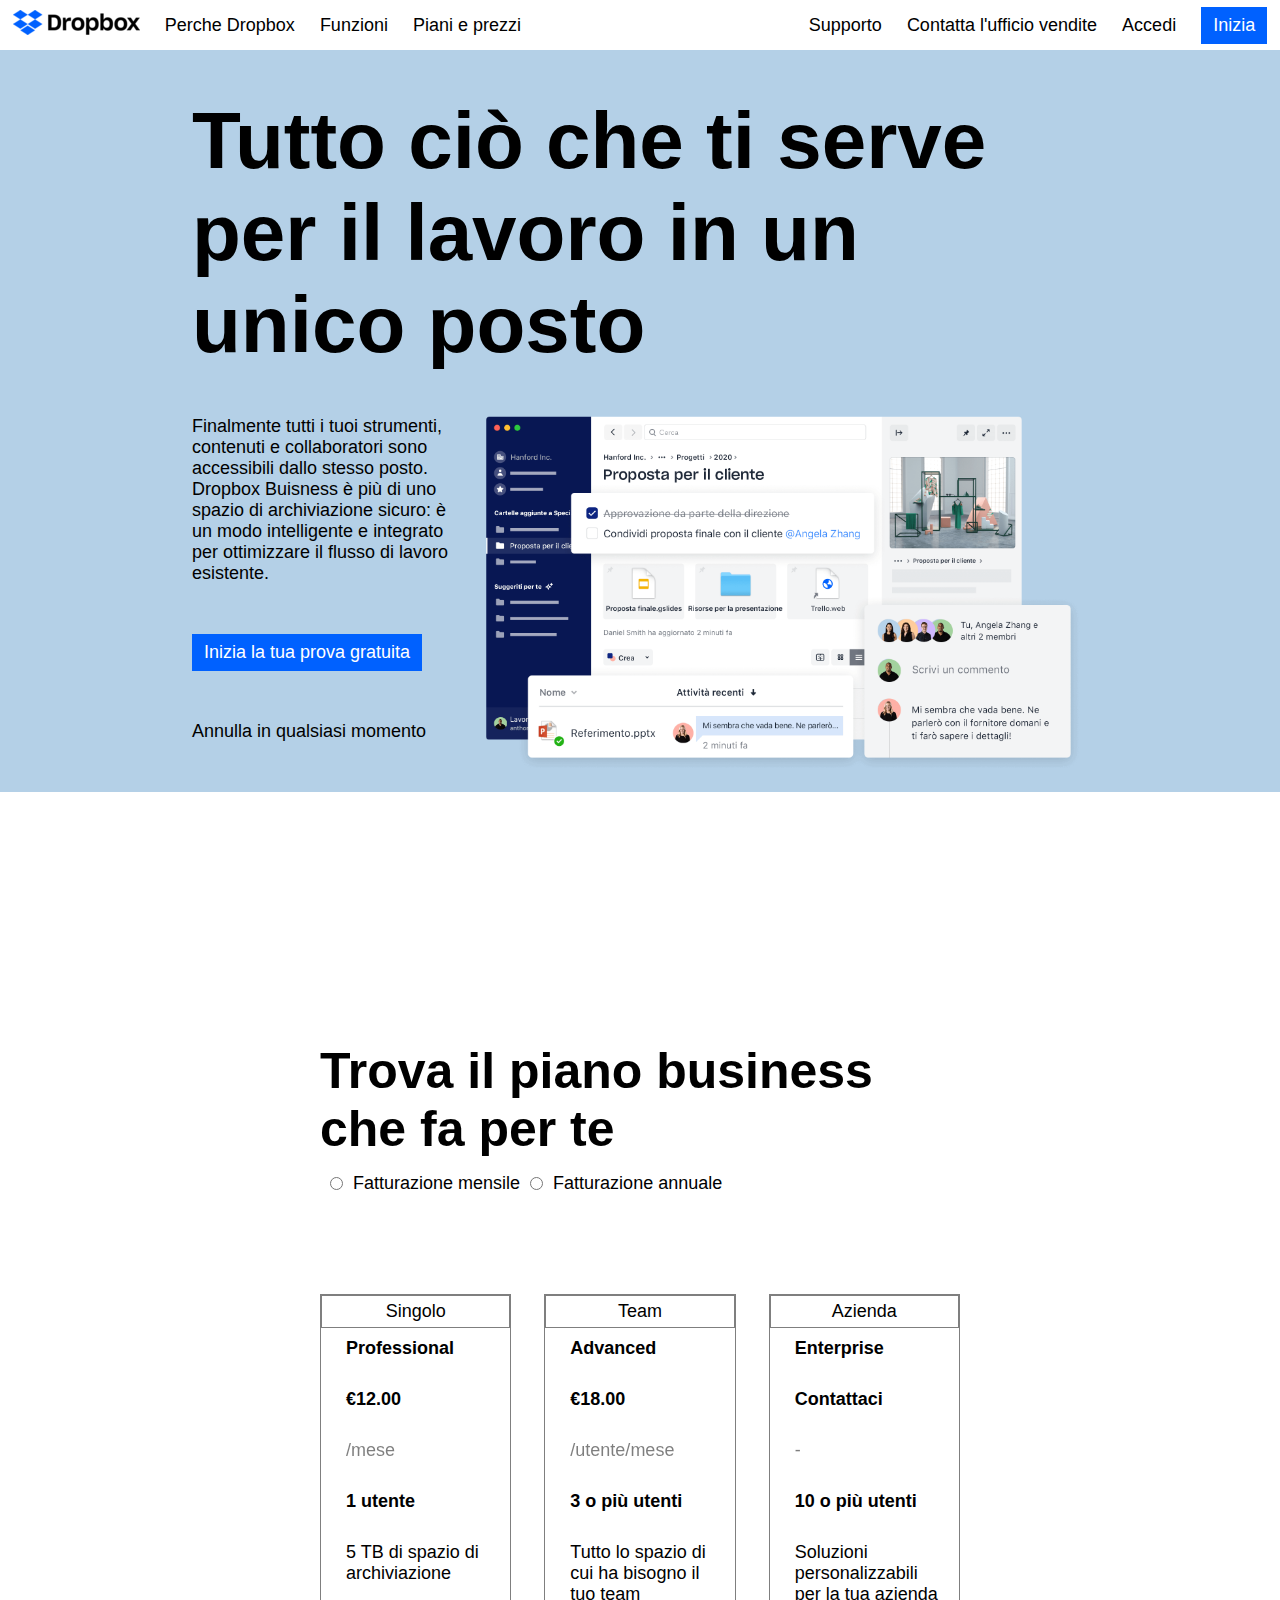
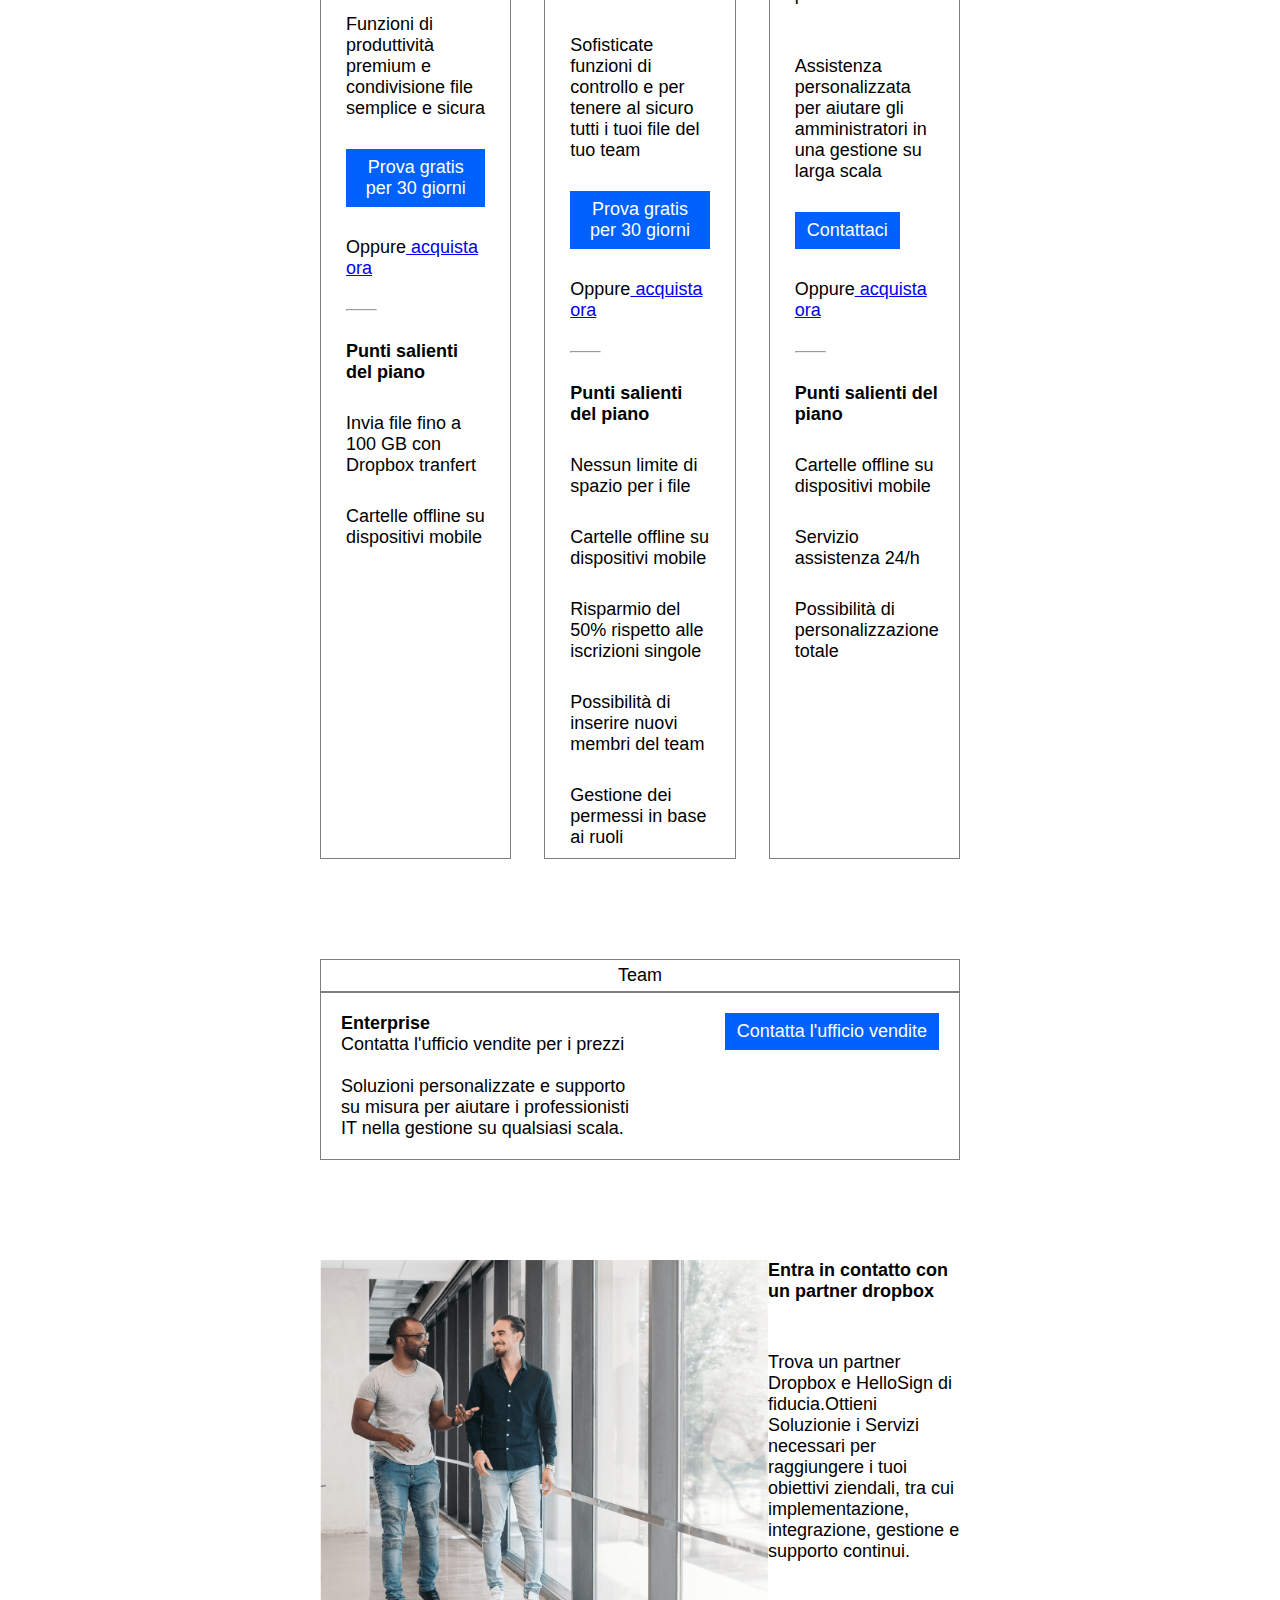
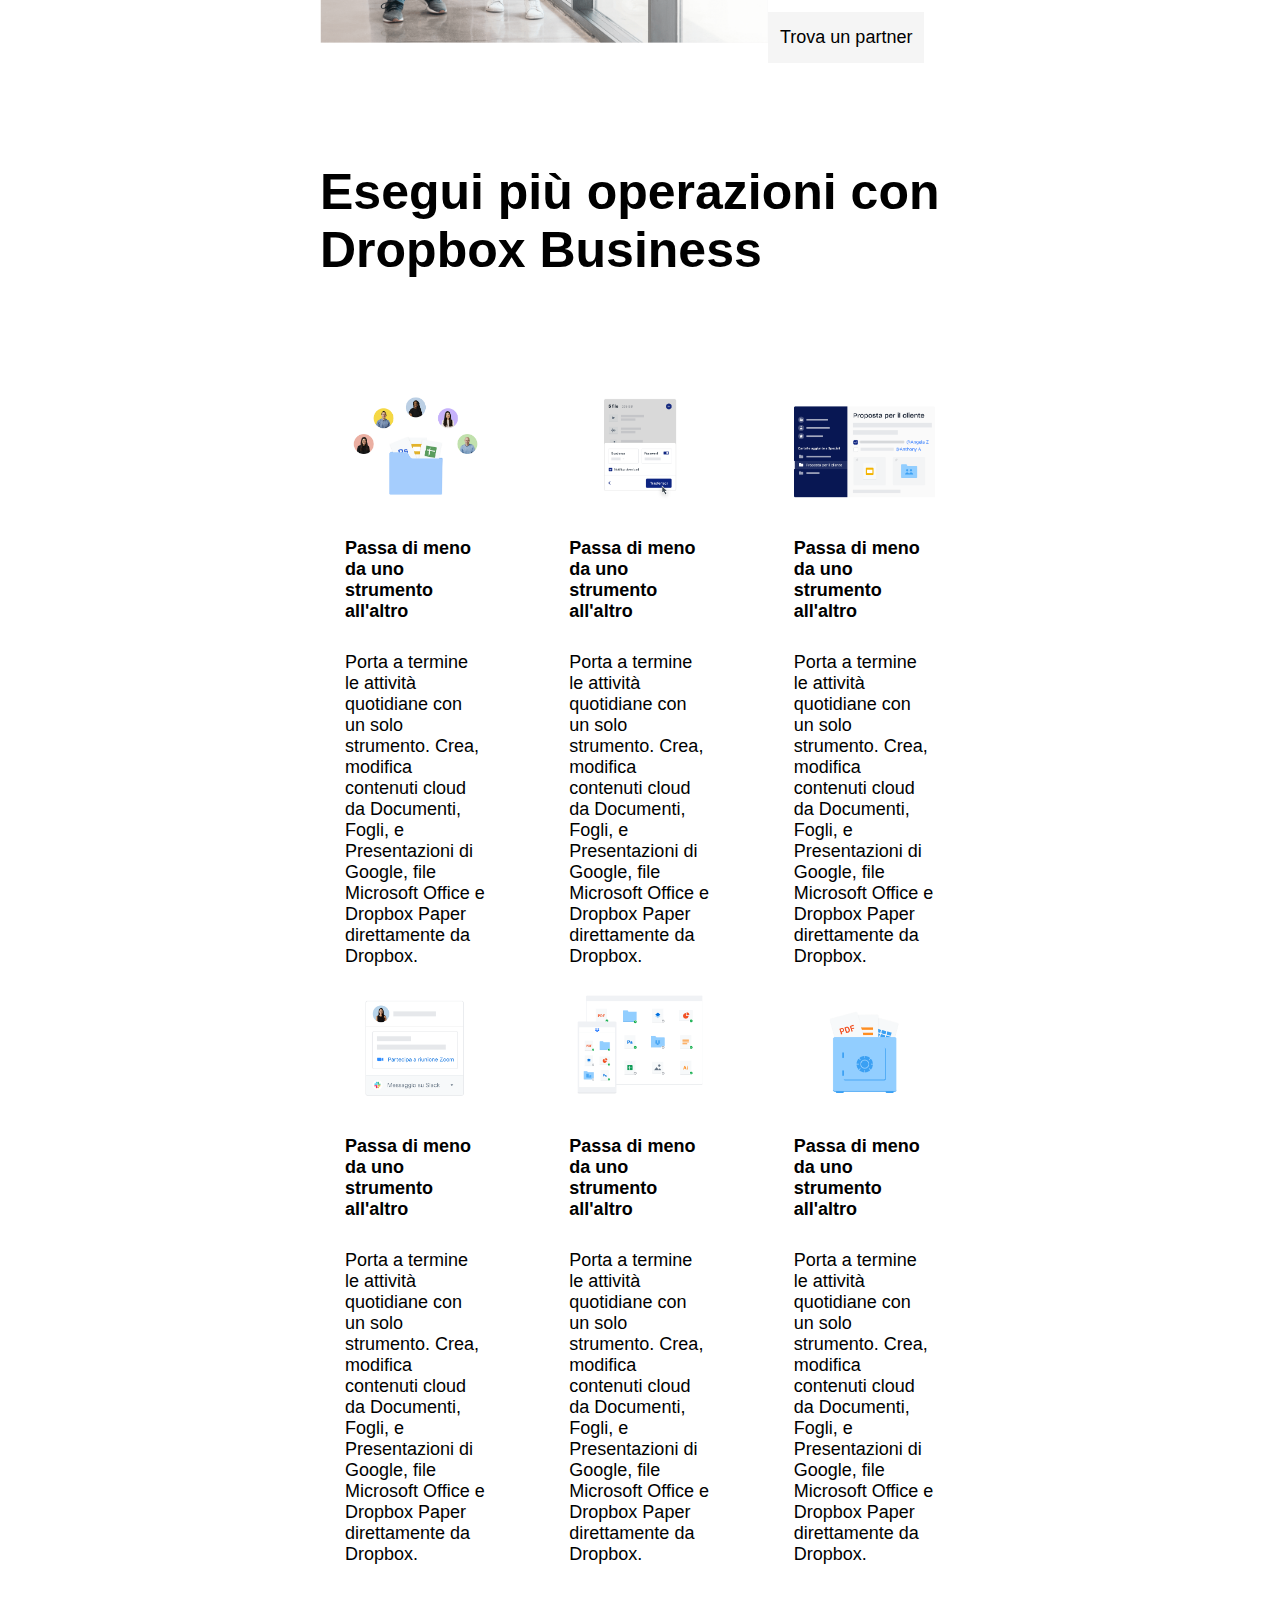
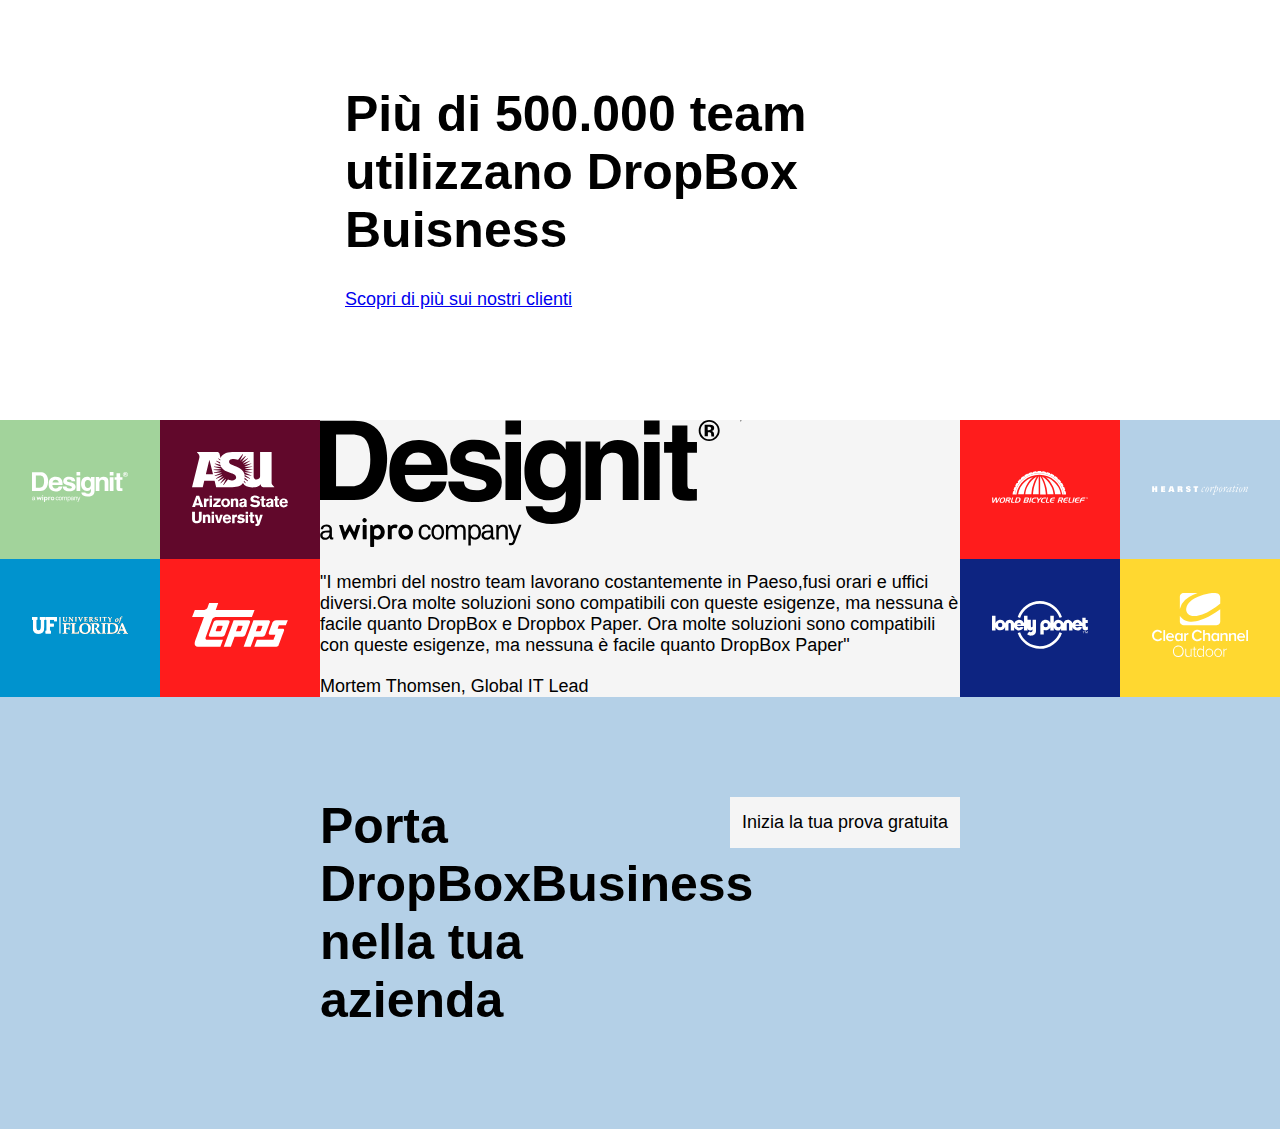
==== commit d539a72a: "add seventh_section" ====
--- a/index.html
+++ b/index.html
@@ -236,7 +236,7 @@
                                 integrazione,
                                 gestione e supporto continui.
                             </div>
-                            <div><button class="btn">Trova un partner</button></div>
+                            <div><button class="btn2">Trova un partner</button></div>
                         </div>
                     </div>
                 </div>
@@ -393,7 +393,18 @@
                 </div>
             </div>
 
-
+            <div class="seventh_section">
+                    <div class="container_3 width_50">
+                        <div class="d_flex s-between">
+                            <div class="two">
+                                <h2>Porta DropBoxBusiness nella tua azienda</h2>
+                            </div>
+                            <div>
+                                <button class="btn2">Inizia la tua prova gratuita</button>
+                            </div>
+                        </div>
+                    </div>       
+            </div>
 
 
 
--- a/assets/style.css
+++ b/assets/style.css
@@ -69,6 +69,12 @@
     border-style: none;
 }
 
+.btn2 {
+    background-color: var(--dropbox-lighter);
+    padding: 15px 12px;
+    color: black;
+    border-style: none;
+}
 
 /**Common Main**/
 
@@ -274,3 +280,7 @@
     background-color: var(--dropbox-yellow);
 }
 
+.seventh_section{
+    background-color: var(--dropbox-primary);
+    padding-bottom: 100px;
+}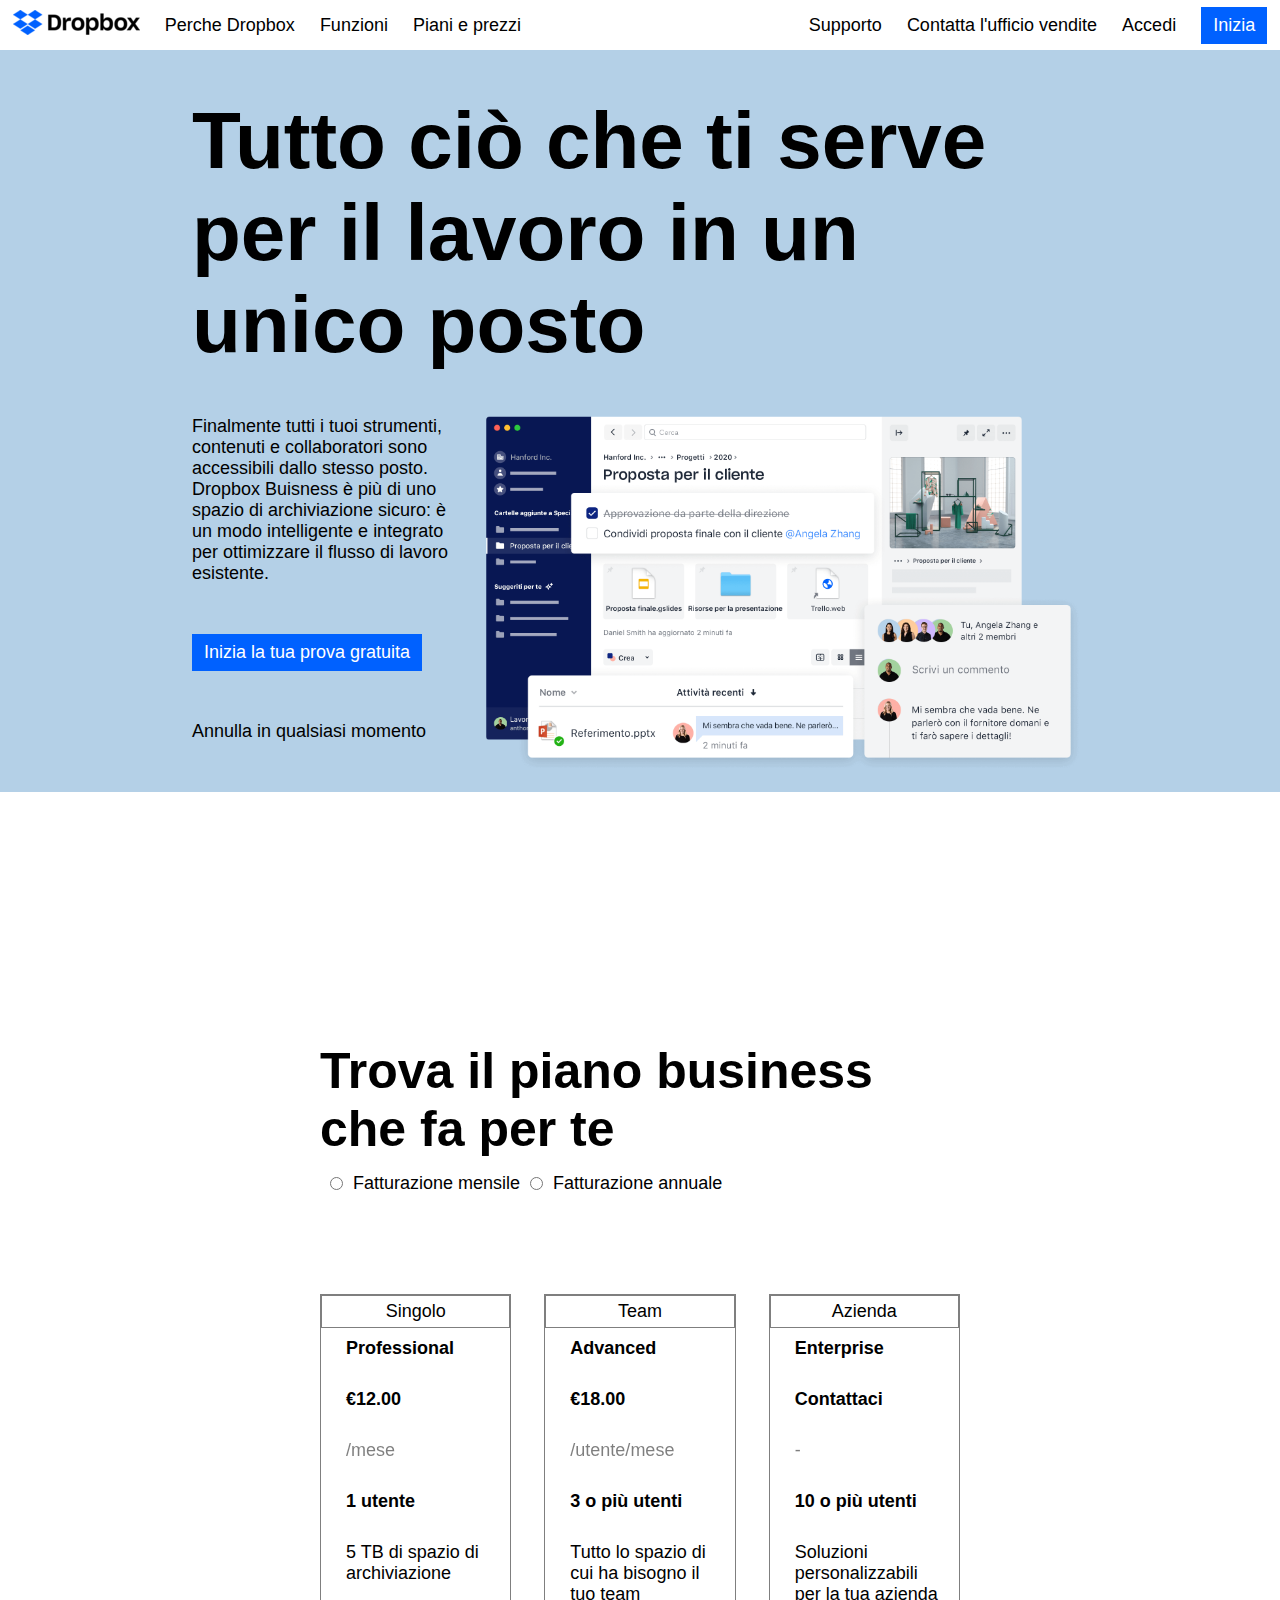
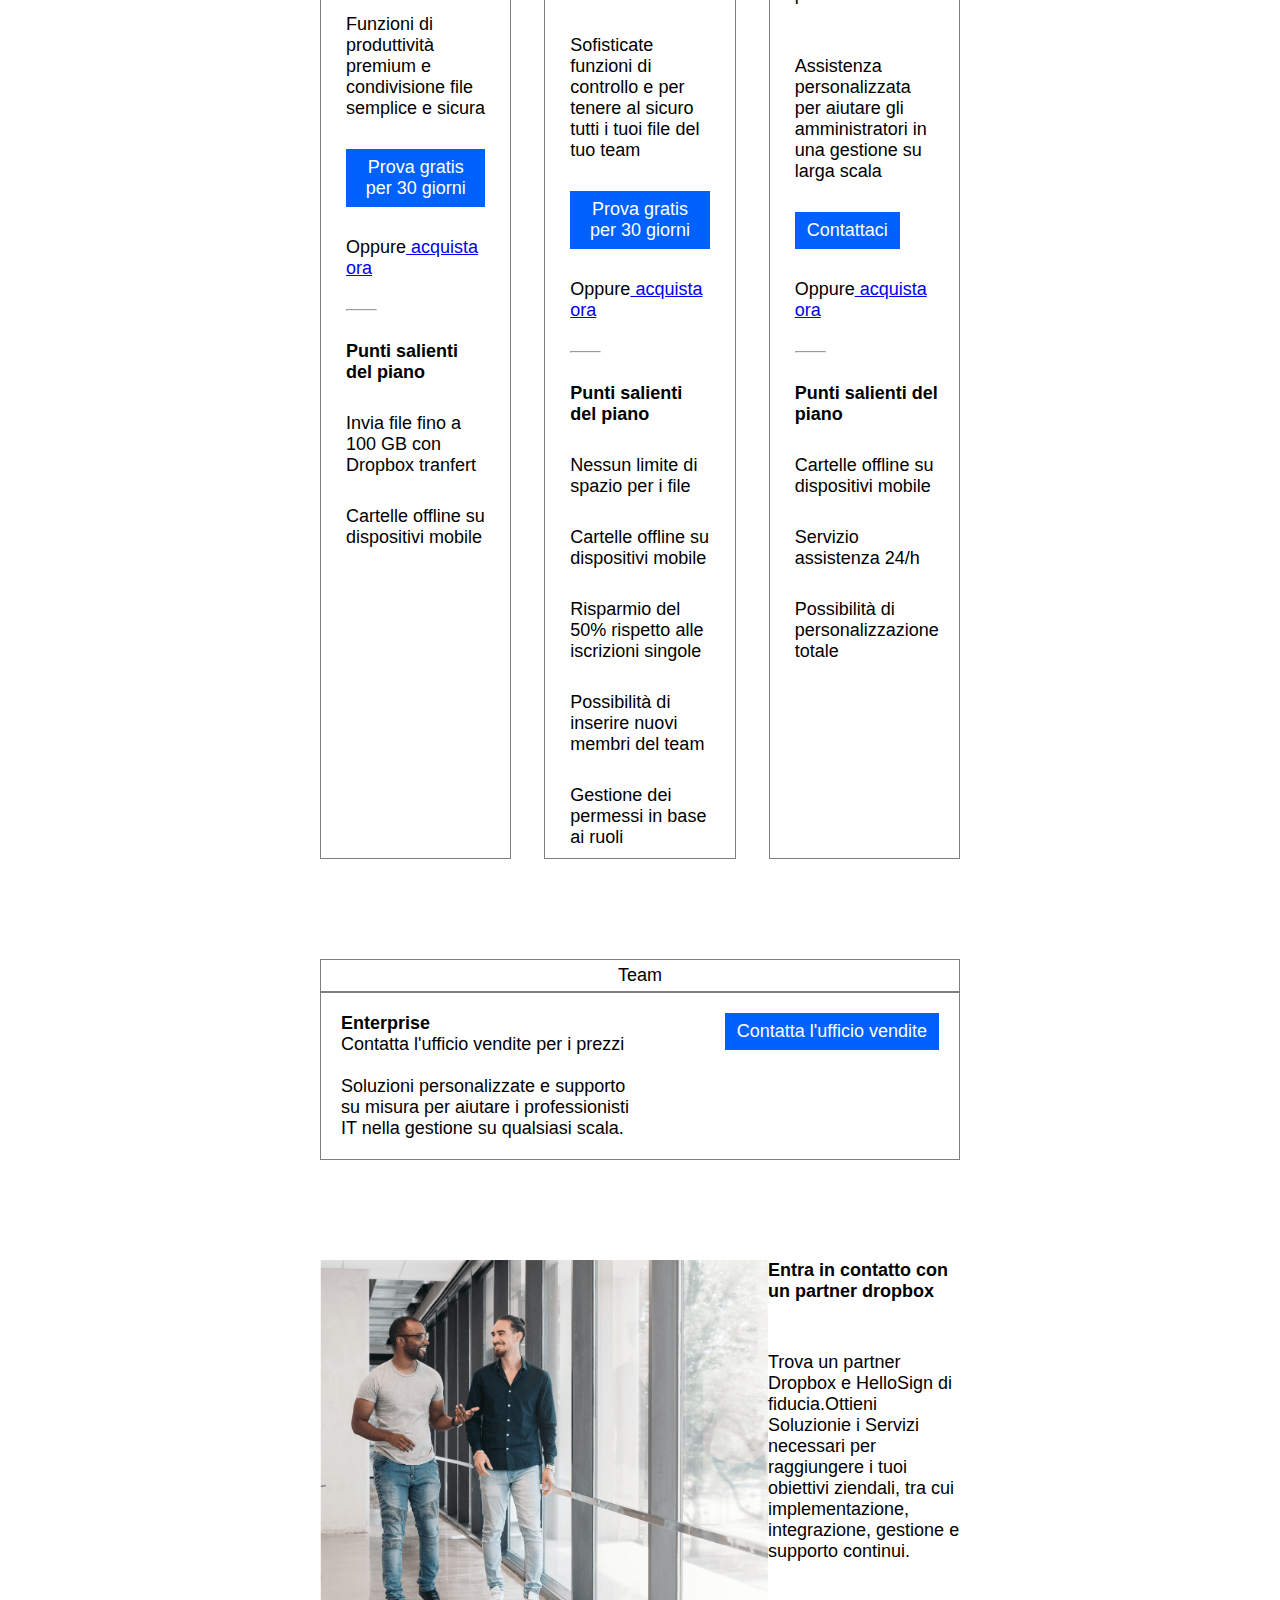
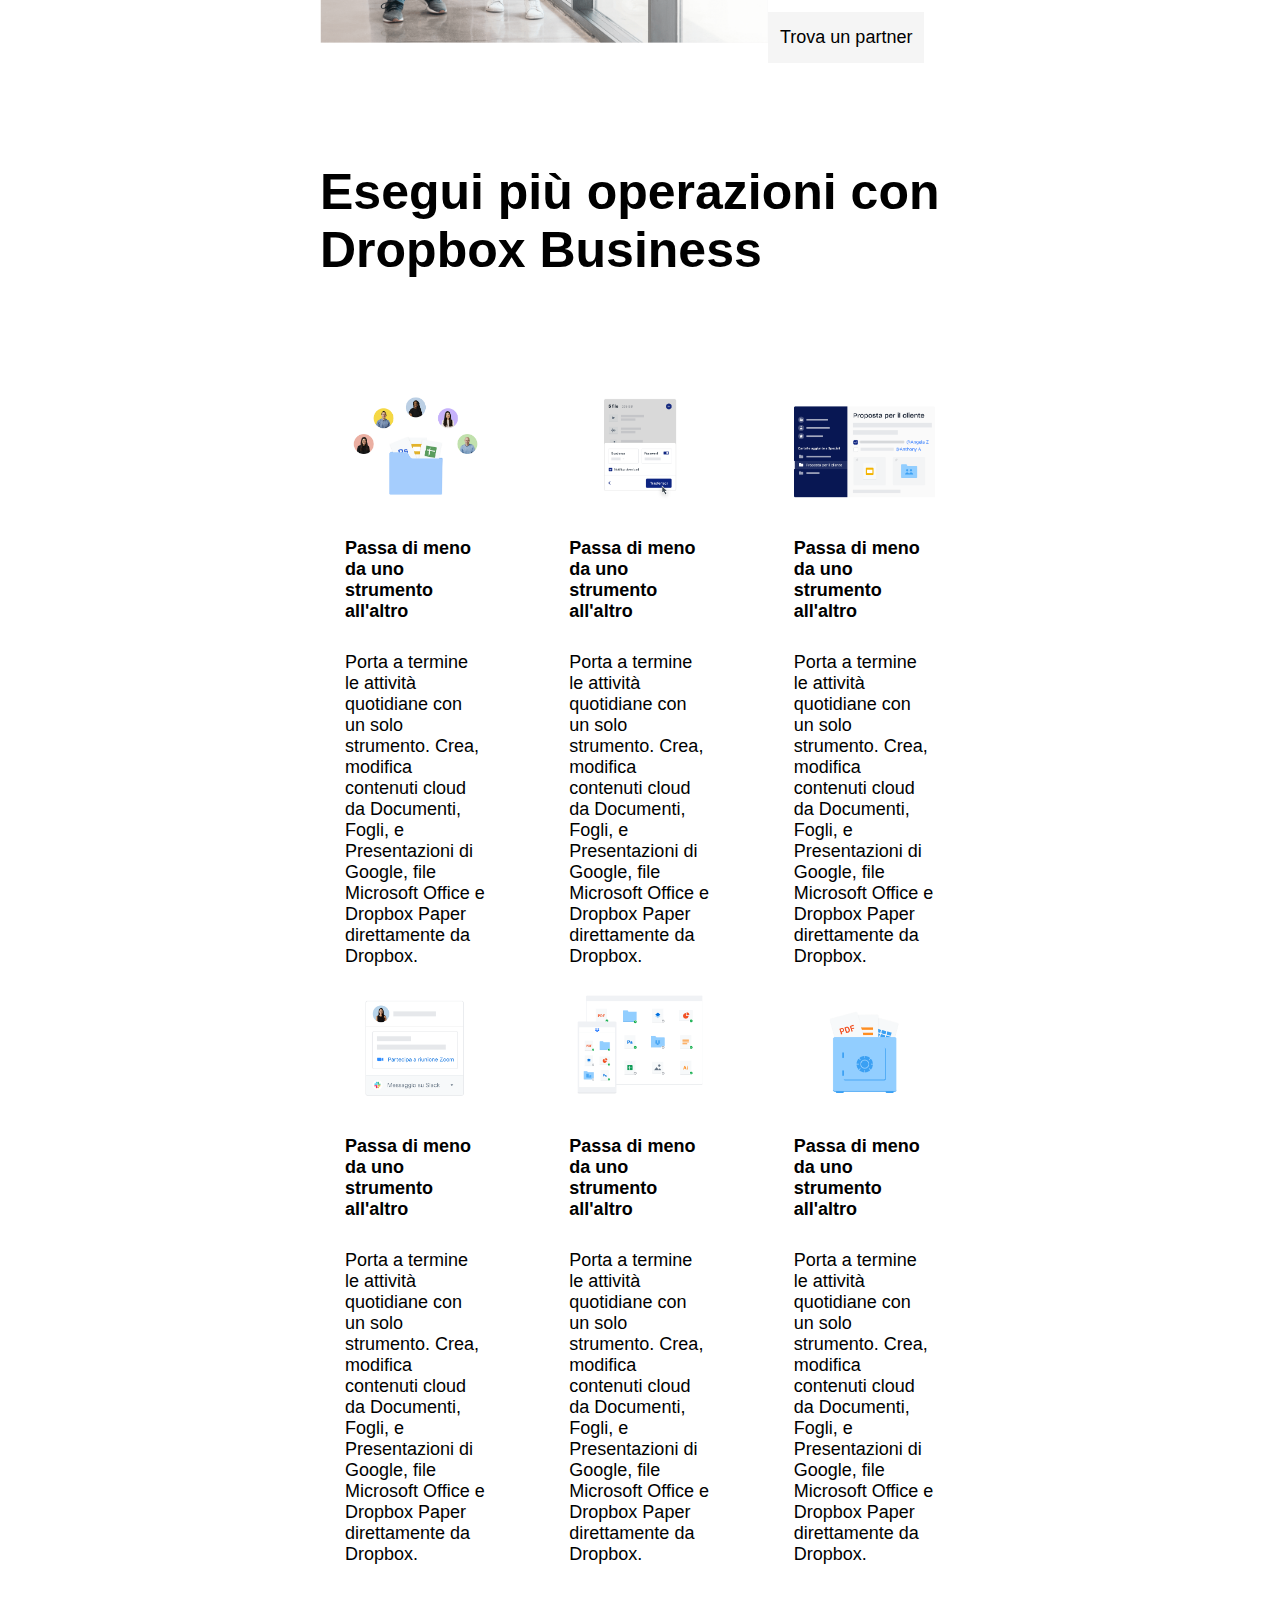
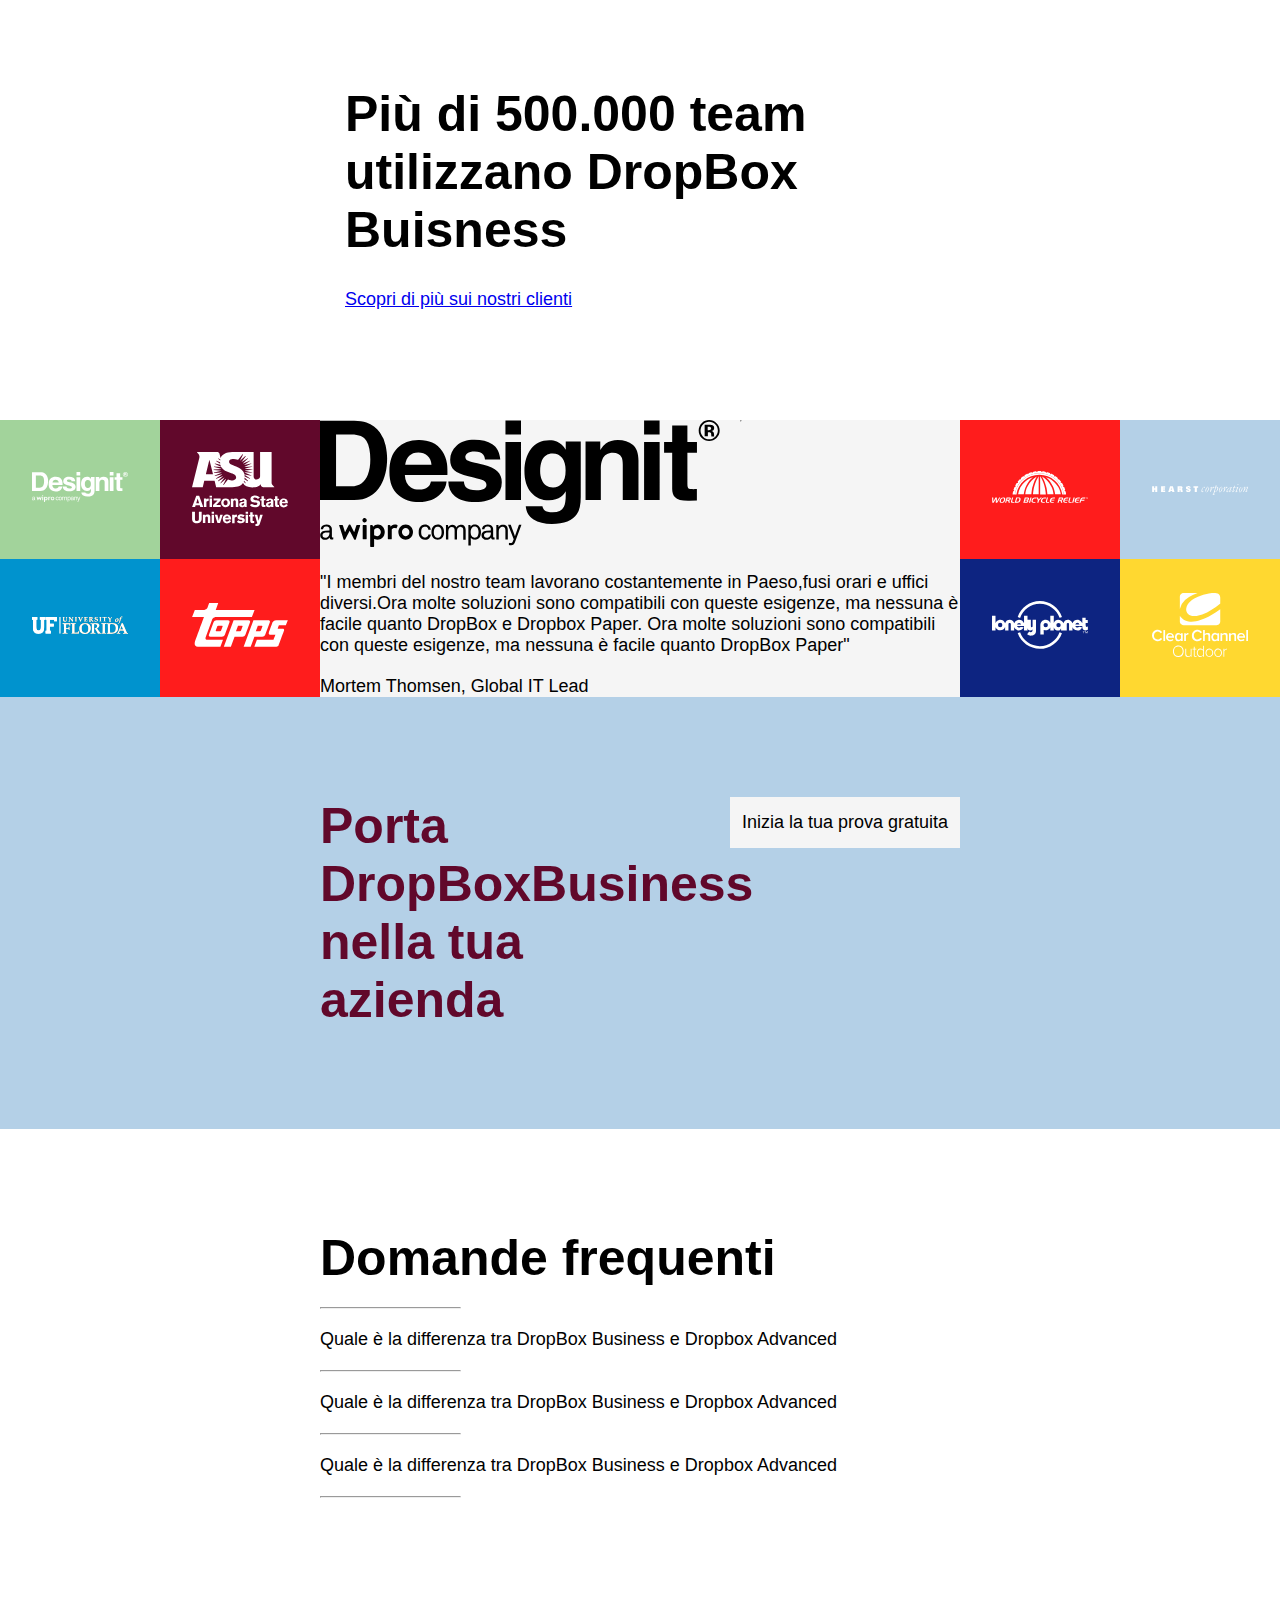
==== commit ebd20dba: "add eight_section" ====
--- a/index.html
+++ b/index.html
@@ -334,7 +334,6 @@
                 </div>
             </div>
 
-
             <div class="sixth_section">
                 <div class="container_3">
                     <div class="d_flex">
@@ -394,22 +393,42 @@
             </div>
 
             <div class="seventh_section">
-                    <div class="container_3 width_50">
+                <div class="container_3 width_50">
+                    <div class="d_flex s-between">
+                        <div class="two second">
+                            <h2>Porta DropBoxBusiness nella tua azienda</h2>
+                        </div>
+                        <div>
+                            <button class="btn2">Inizia la tua prova gratuita</button>
+                        </div>
+                    </div>
+                </div>
+            </div>
+
+            <div class="eight_section">
+                <div class="container_3 width_50">
+                    <div class="d_flex flex_column gap-20">
+                        <div><h2>Domande frequenti</h2></div>
+                        <div><hr></div>
                         <div class="d_flex s-between">
-                            <div class="two">
-                                <h2>Porta DropBoxBusiness nella tua azienda</h2>
-                            </div>
-                            <div>
-                                <button class="btn2">Inizia la tua prova gratuita</button>
-                            </div>
-                        </div>
-                    </div>       
-            </div>
-
-
-
-
-
+                            <div>Quale è la differenza tra DropBox Business e Dropbox Advanced</div>
+                            <div><i class="fa-solid fa-chevron-down"></i></div>
+                        </div>
+                        <div><hr></div>
+                        <div class="d_flex s-between">
+                            <div>Quale è la differenza tra DropBox Business e Dropbox Advanced</div>
+                            <div><i class="fa-solid fa-chevron-down"></i></div>
+                        </div>
+                        <div><hr></div>
+                        <div class="d_flex s-between">
+                            <div>Quale è la differenza tra DropBox Business e Dropbox Advanced</div>
+                            <div><i class="fa-solid fa-chevron-down"></i></div>
+                        </div>
+                        <div><hr></div>
+                    </div>
+                </div>
+
+            </div>
 
 
 
--- a/assets/style.css
+++ b/assets/style.css
@@ -104,7 +104,9 @@
 hr {
     width: 22%;
 }
-
+.hr_normal{
+    width: 100%;
+}
 .flex_column {
     flex-direction: column;
 
@@ -283,4 +285,12 @@
 .seventh_section{
     background-color: var(--dropbox-primary);
     padding-bottom: 100px;
+}
+
+.two.second{
+    color: var(--dropbox-purple);
+}
+
+.eight_section{
+    padding-bottom: 100px;
 }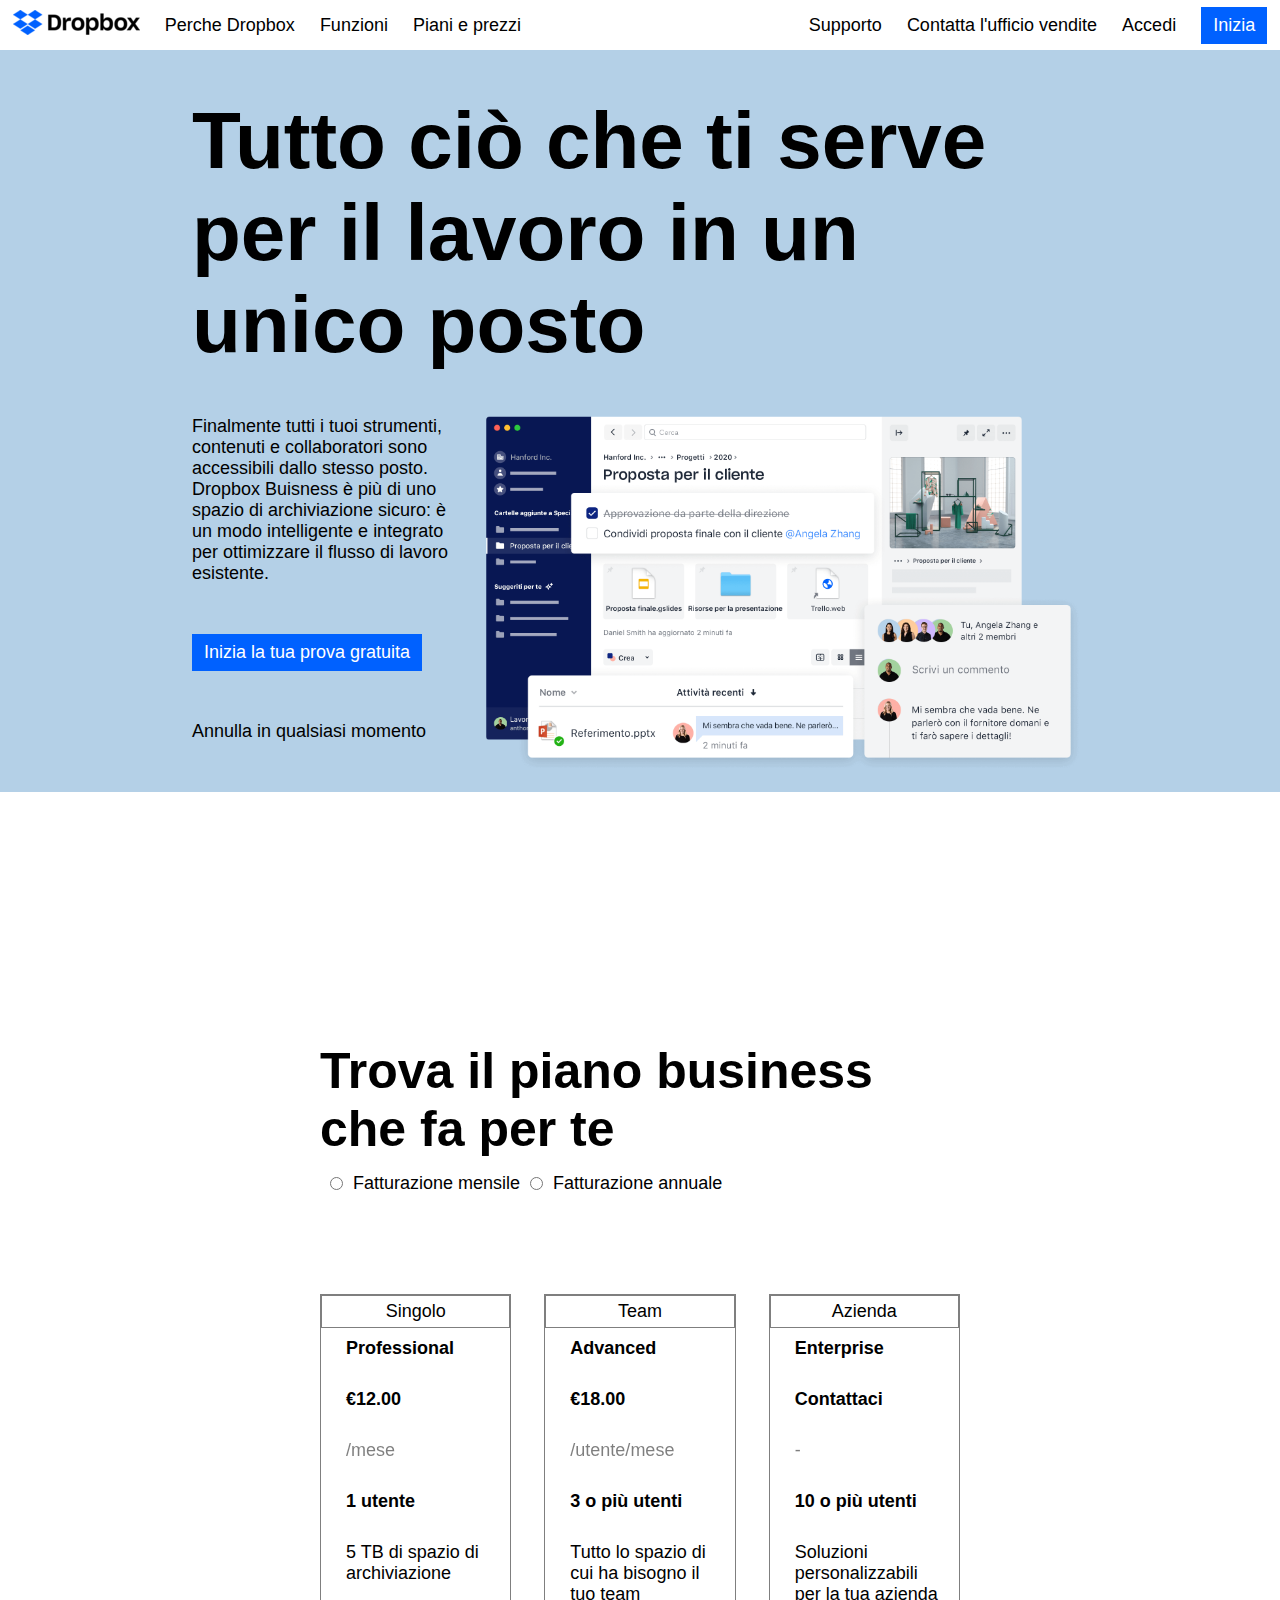
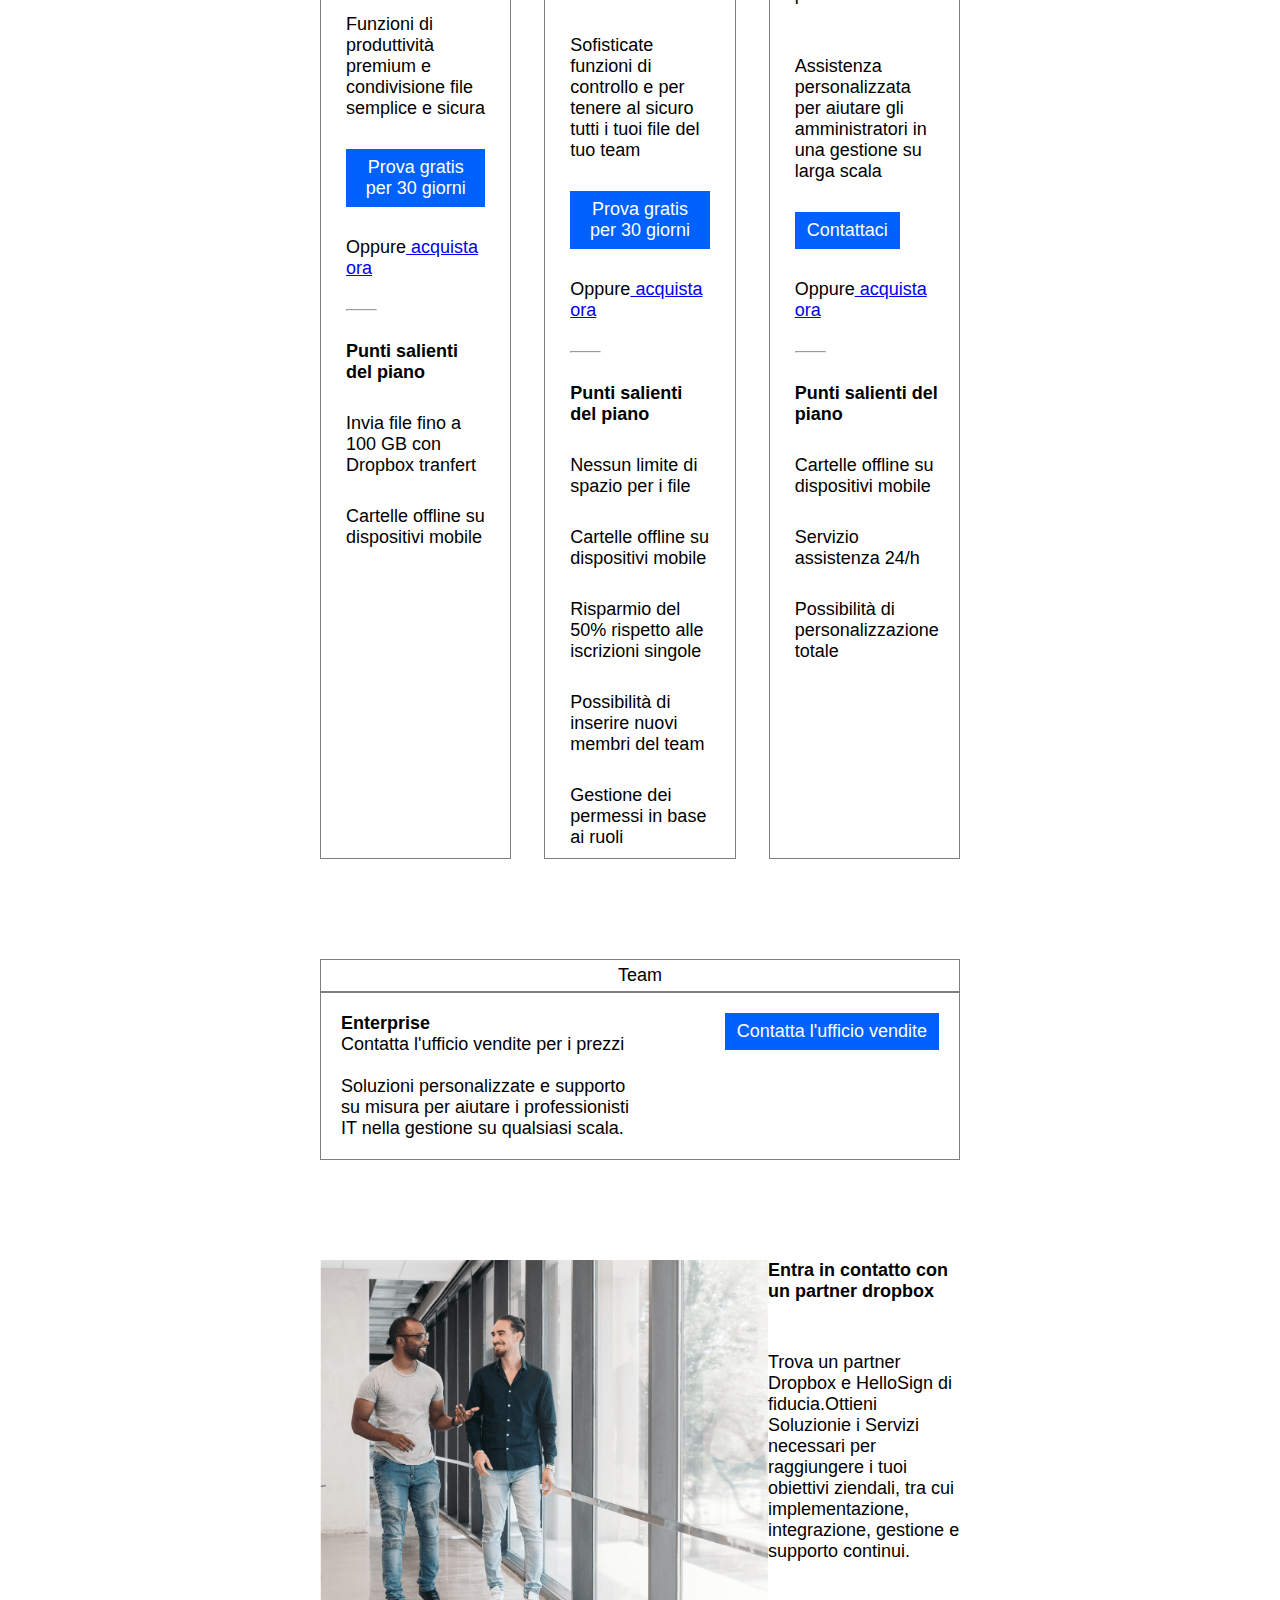
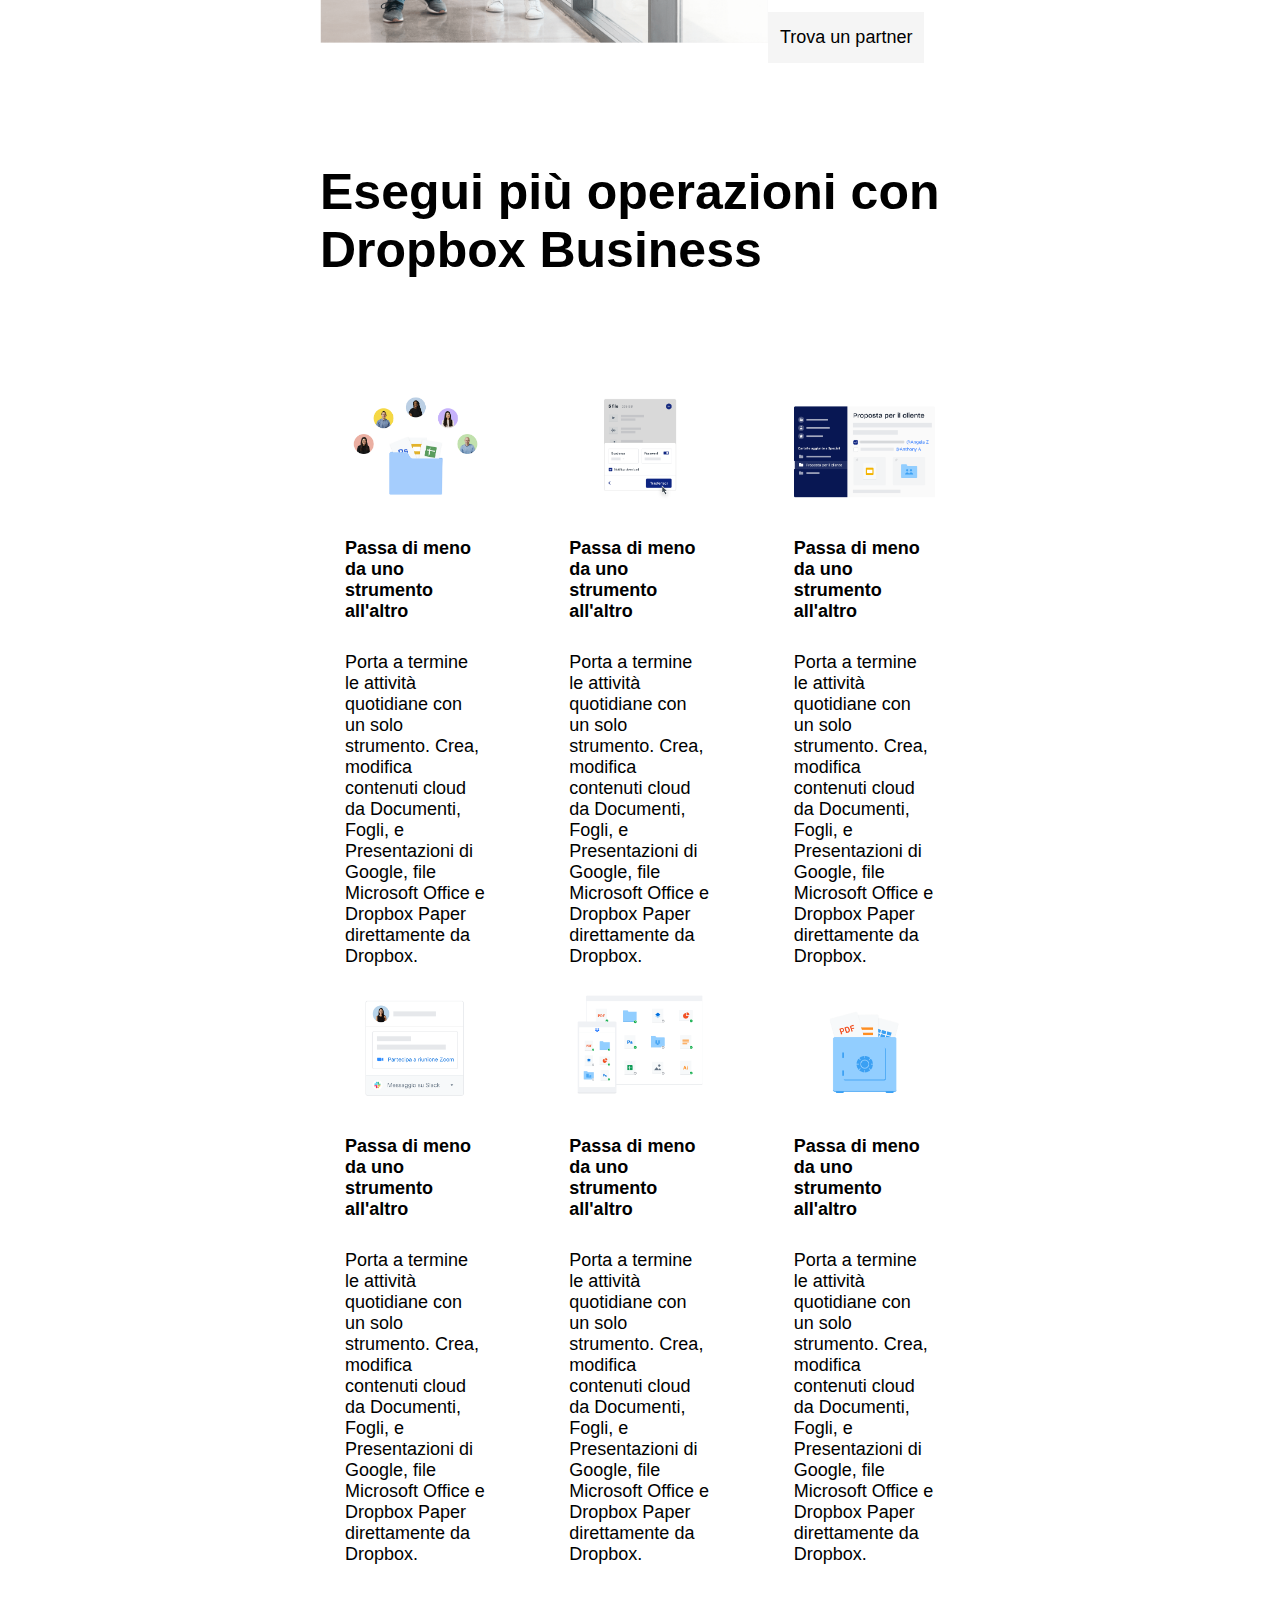
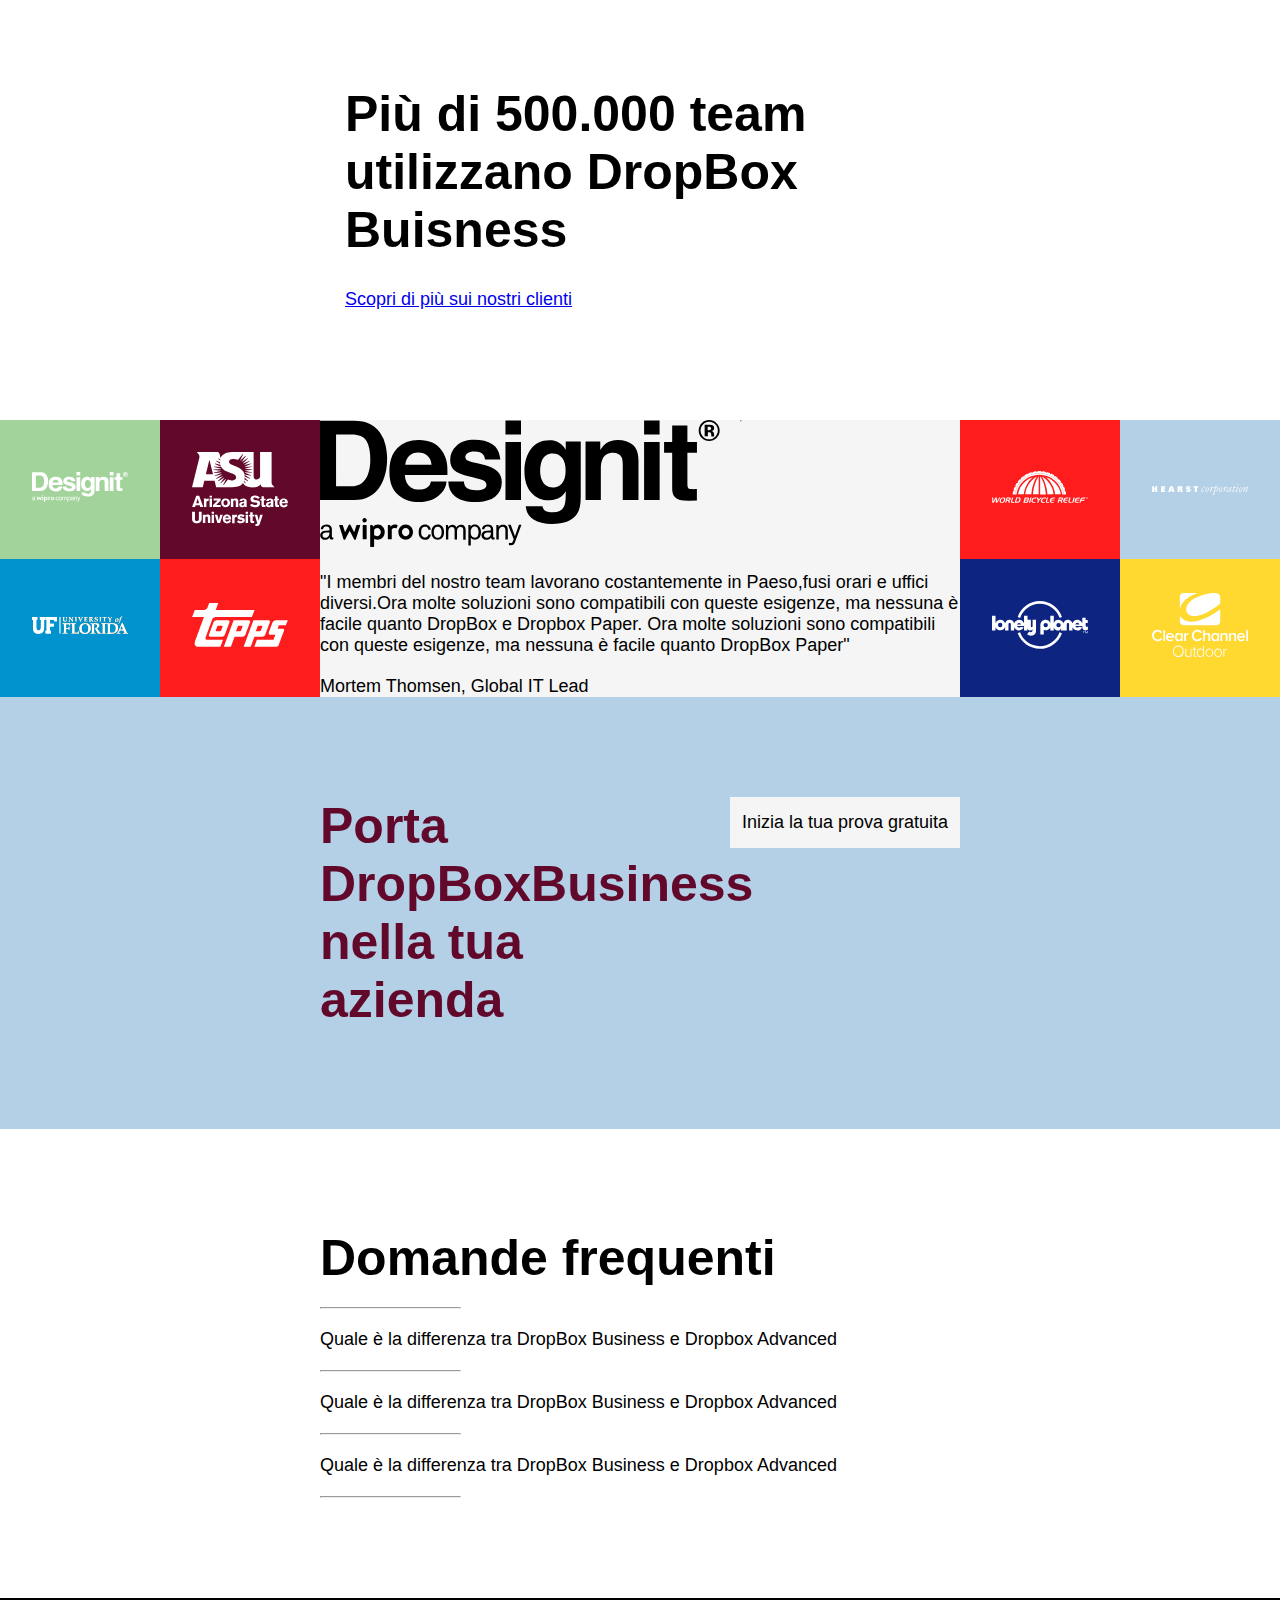
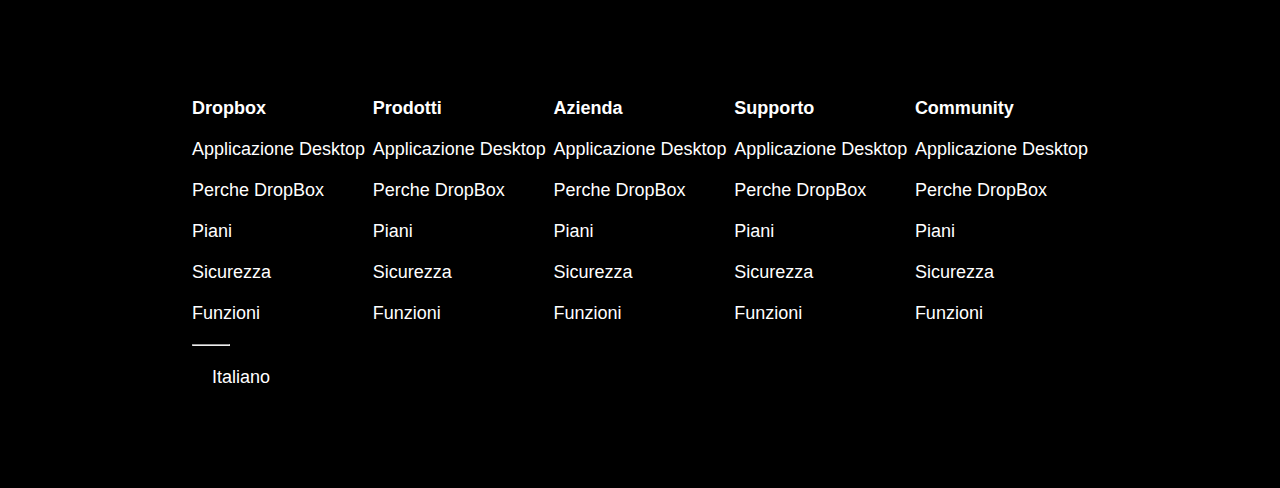
==== commit 7bd1639e: "add footer" ====
--- a/index.html
+++ b/index.html
@@ -408,48 +408,102 @@
             <div class="eight_section">
                 <div class="container_3 width_50">
                     <div class="d_flex flex_column gap-20">
-                        <div><h2>Domande frequenti</h2></div>
-                        <div><hr></div>
+                        <div>
+                            <h2>Domande frequenti</h2>
+                        </div>
+                        <div>
+                            <hr>
+                        </div>
                         <div class="d_flex s-between">
                             <div>Quale è la differenza tra DropBox Business e Dropbox Advanced</div>
                             <div><i class="fa-solid fa-chevron-down"></i></div>
                         </div>
-                        <div><hr></div>
+                        <div>
+                            <hr>
+                        </div>
                         <div class="d_flex s-between">
                             <div>Quale è la differenza tra DropBox Business e Dropbox Advanced</div>
                             <div><i class="fa-solid fa-chevron-down"></i></div>
                         </div>
-                        <div><hr></div>
+                        <div>
+                            <hr>
+                        </div>
                         <div class="d_flex s-between">
                             <div>Quale è la differenza tra DropBox Business e Dropbox Advanced</div>
                             <div><i class="fa-solid fa-chevron-down"></i></div>
                         </div>
-                        <div><hr></div>
-                    </div>
-                </div>
-
-            </div>
-
-
-
-
-
-
-
-
-
-
+                        <div>
+                            <hr>
+                        </div>
+                    </div>
+                </div>
+
+            </div>
         </main>
+
         <!--footer del mio sito-->
         <footer id="site_footer">
+            <div class="container_2">
+                <div class="d_flex s-between">
+                    <div class="d_flex flex_column gap-20">
+                        <div><strong>Dropbox</strong></div>
+                        <div>Applicazione Desktop</div>
+                        <div>Perche DropBox</div>
+                        <div>Piani</div>
+                        <div>Sicurezza</div>
+                        <div>Funzioni</div>
+                        <hr>
+                    </div>
+
+                    <div class="d_flex flex_column gap-20">
+                        <div><strong>Prodotti</strong></div>
+                        <div>Applicazione Desktop</div>
+                        <div>Perche DropBox</div>
+                        <div>Piani</div>
+                        <div>Sicurezza</div>
+                        <div>Funzioni</div>
+
+                    </div>
+
+                    <div class="d_flex flex_column gap-20">
+                        <div><strong>Azienda</strong></div>
+                        <div>Applicazione Desktop</div>
+                        <div>Perche DropBox</div>
+                        <div>Piani</div>
+                        <div>Sicurezza</div>
+                        <div>Funzioni</div>
+
+                    </div>
+
+                    <div class="d_flex flex_column gap-20">
+                        <div><strong>Supporto</strong></div>
+                        <div>Applicazione Desktop</div>
+                        <div>Perche DropBox</div>
+                        <div>Piani</div>
+                        <div>Sicurezza</div>
+                        <div>Funzioni</div>
+
+                    </div>
+
+                    <div class="d_flex flex_column gap-20">
+                        <div><strong>Community</strong></div>
+                        <div>Applicazione Desktop</div>
+                        <div>Perche DropBox</div>
+                        <div>Piani</div>
+                        <div>Sicurezza</div>
+                        <div>Funzioni</div>
+
+                    </div>
+                </div>
+                <br>
+
+                <div class="d_flex gap-20">
+                    <div><i class="fa-solid fa-earth-americas"></i></div>
+                    <div>Italiano</div>
+                    <div><i class="fa-solid fa-caret-up"></i></div>
+                </div>
 
         </footer>
-
-
-
-
-
-
     </div>
 </body>
 
--- a/assets/style.css
+++ b/assets/style.css
@@ -31,9 +31,7 @@
 }
 
 
-#site_main {
-    height: calc(100vh - 50px - 200px);
-}
+
 
 
 .d_flex {
@@ -83,6 +81,7 @@
     max-width: 1800px;
     margin: auto;
     flex-wrap: wrap;
+    
 }
 
 .fa-check {
@@ -293,4 +292,13 @@
 
 .eight_section{
     padding-bottom: 100px;
+}
+
+#site_footer
+{
+    padding-top: 100px;
+    
+    background-color: black;
+    color: white;
+    padding-bottom: 100px;
 }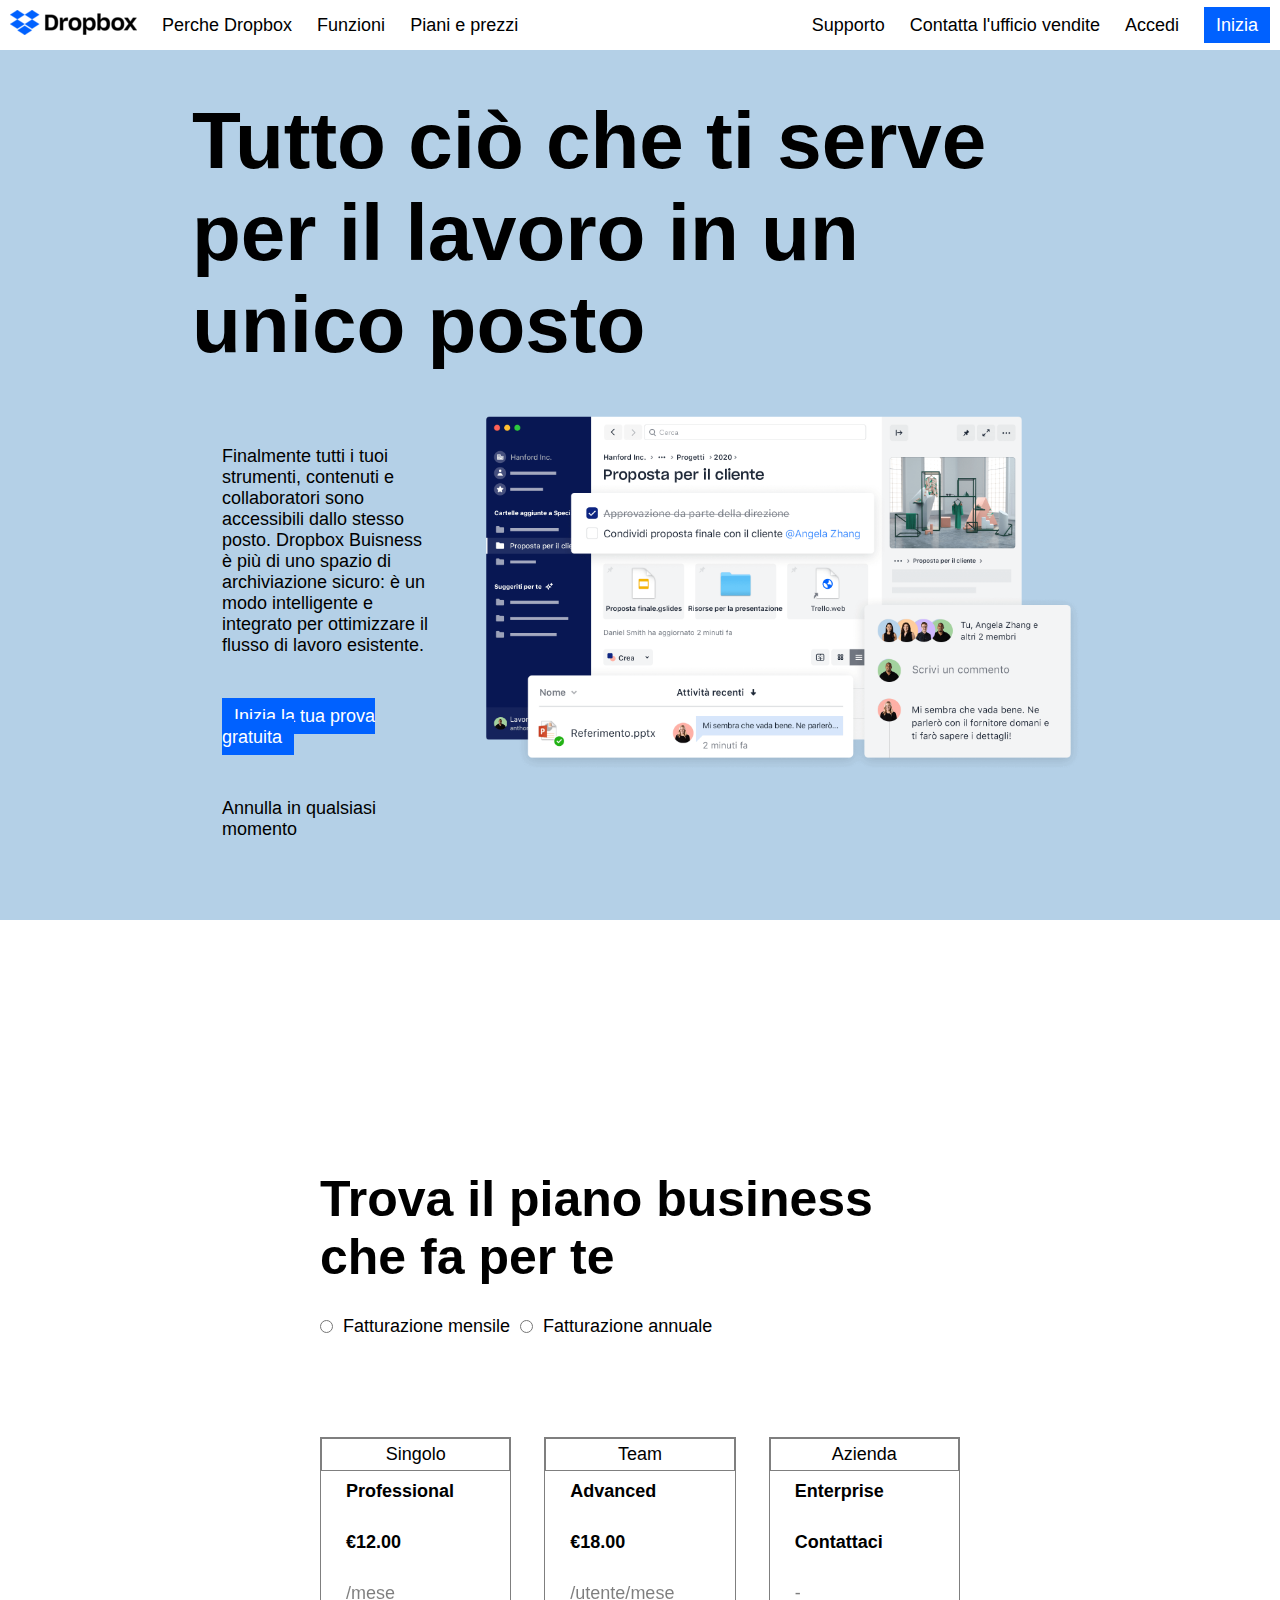
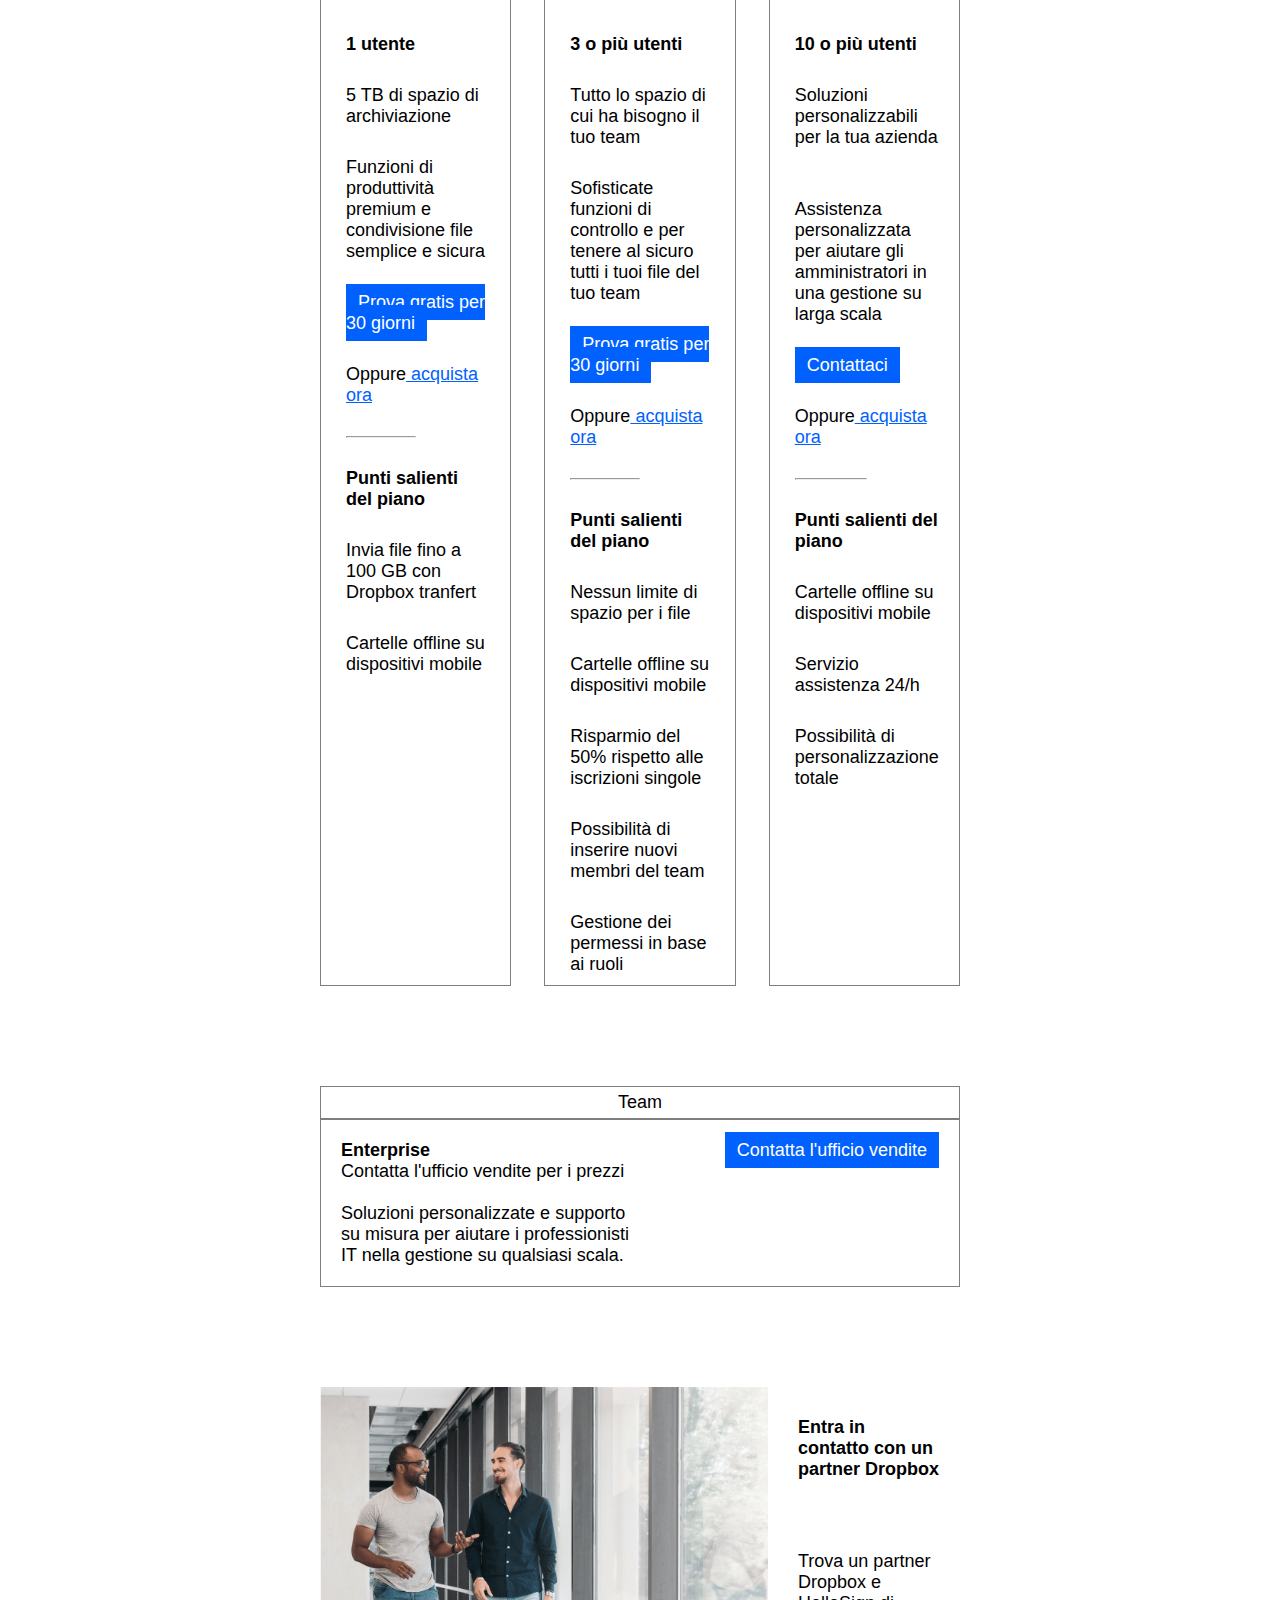
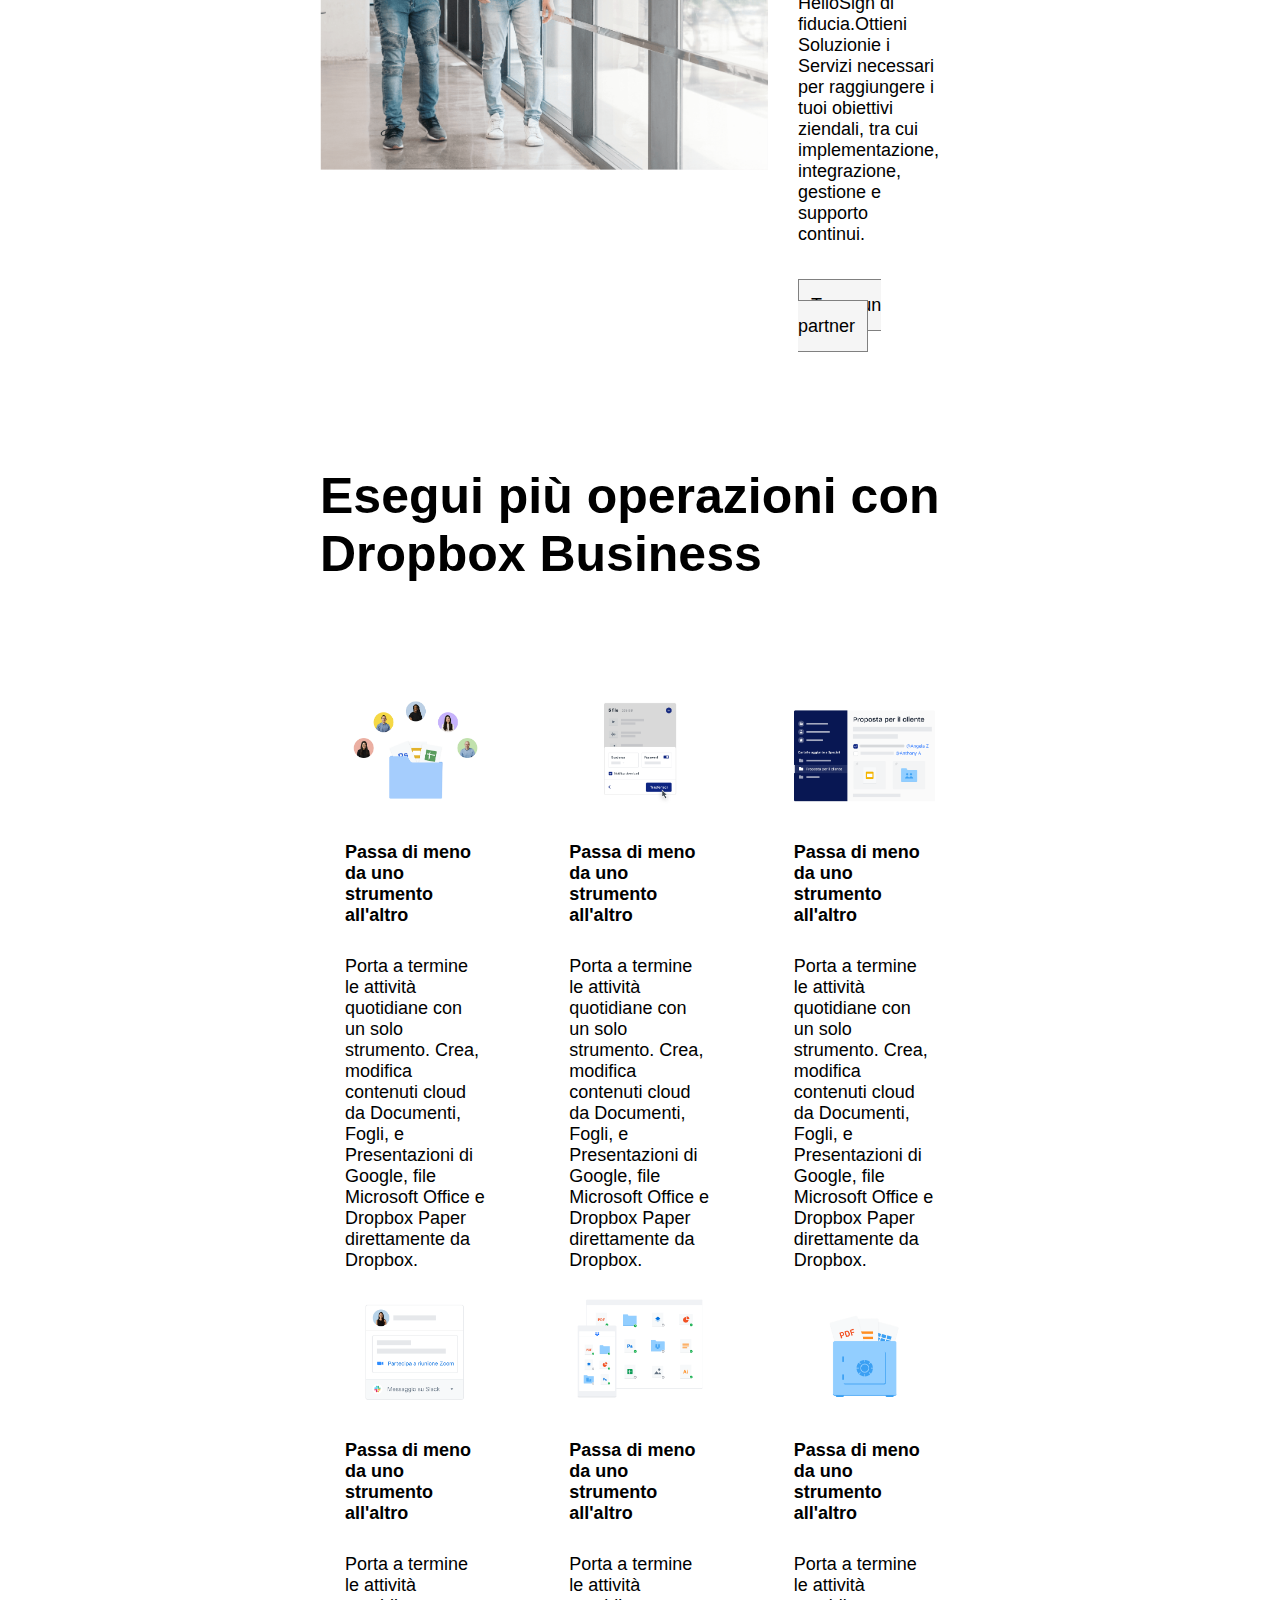
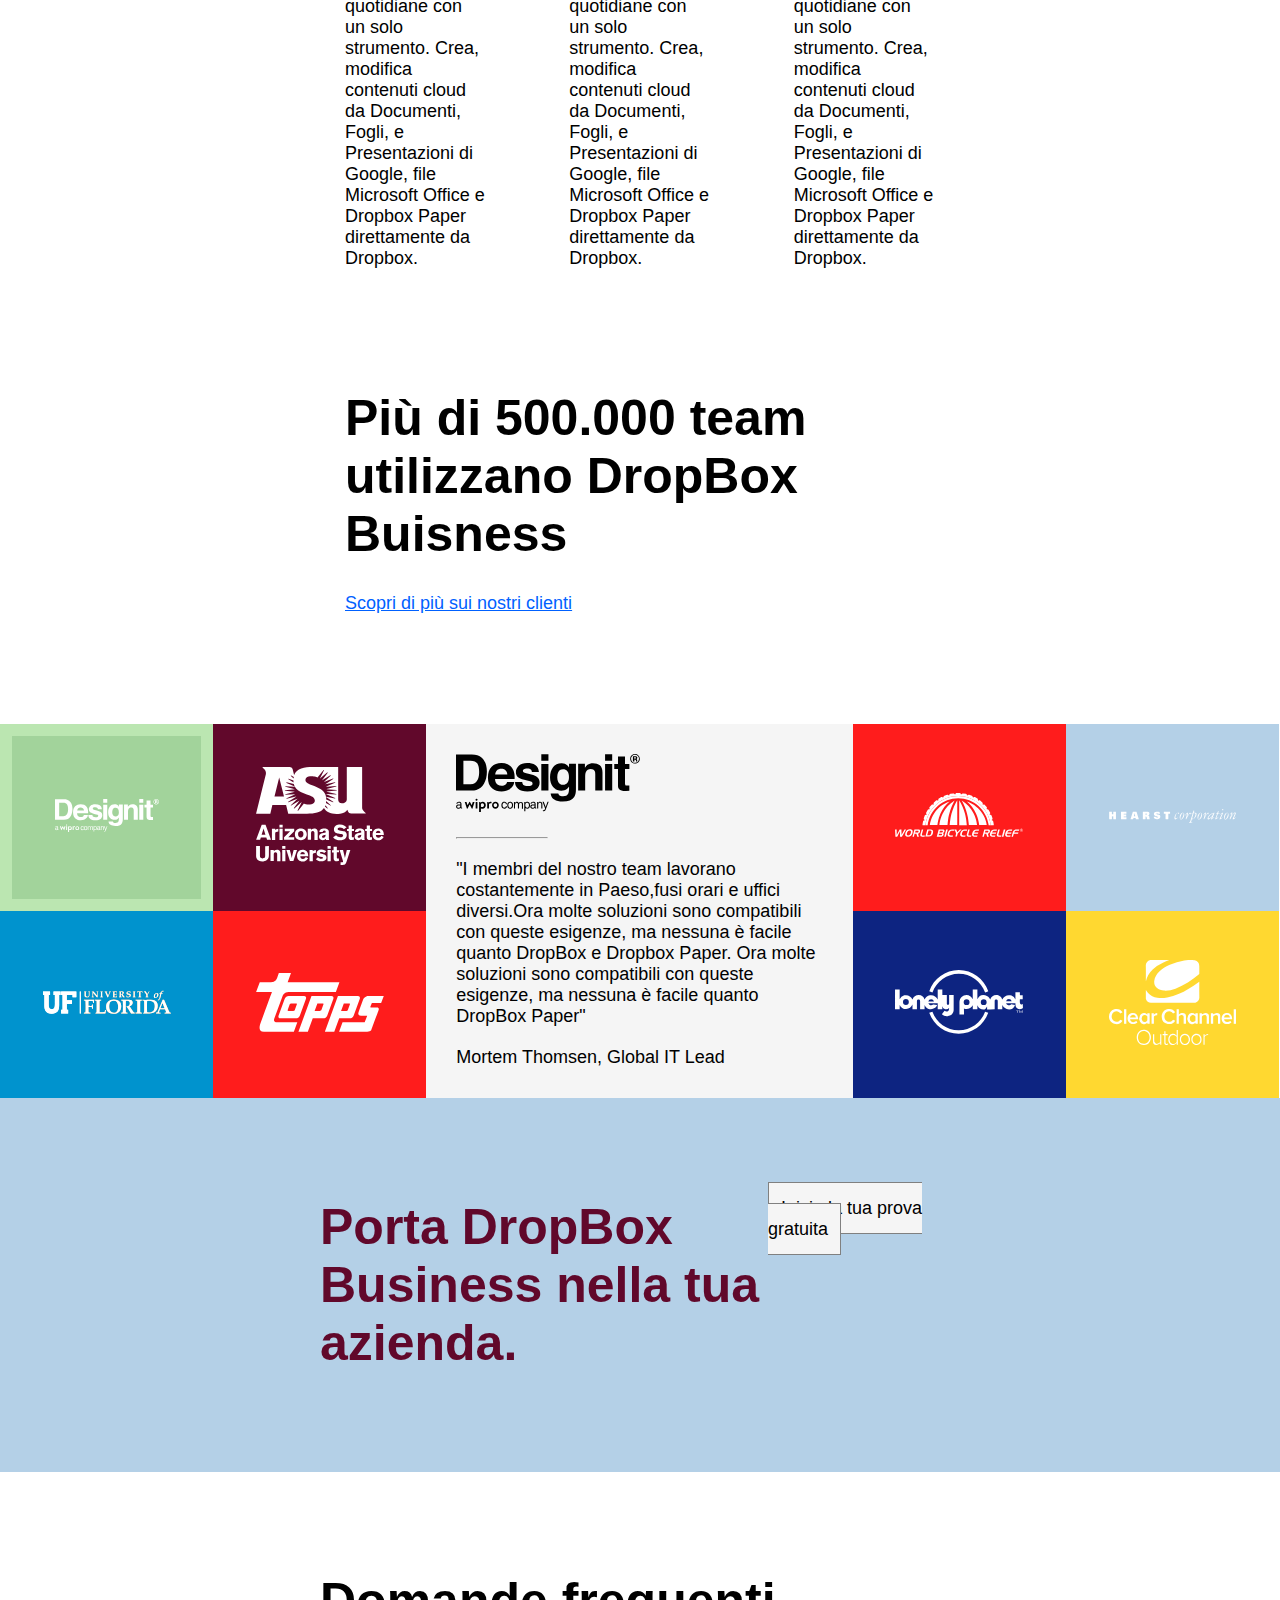
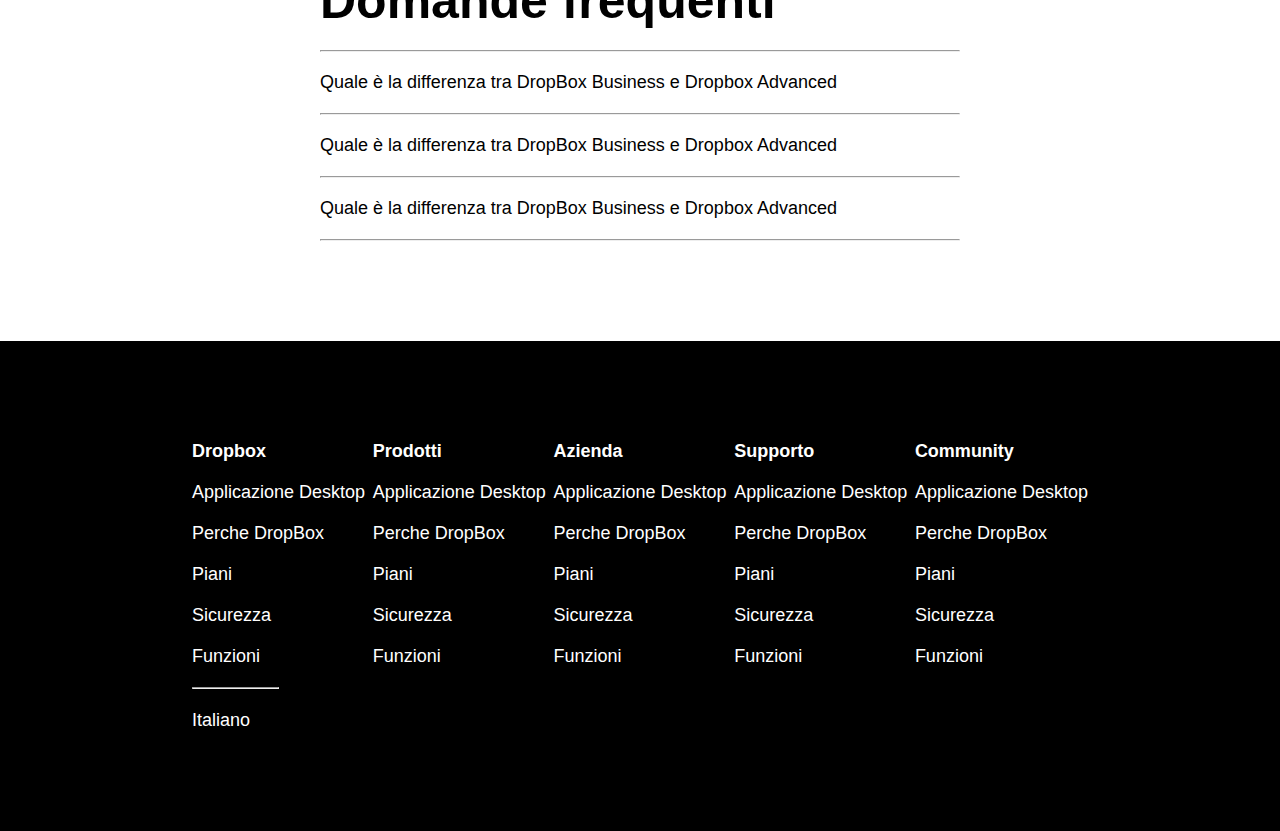
==== commit 1fd71f3d: "add changes" ====
--- a/index.html
+++ b/index.html
@@ -19,7 +19,7 @@
 
         <!--header del mio sito-->
         <header id="site_header">
-            <div class="contenitor d_flex ">
+            <div class="d_flex ">
                 <div class="item1 d_flex">
                     <div>
                         <img src="./assets/img/logo-small.png" alt="">
@@ -46,7 +46,7 @@
                         Accedi
                     </div>
                     <div>
-                        <button class="btn">Inizia</button>
+                        <a href="#" class="btn">Inizia</a>
                     </div>
                 </div>
             </div>
@@ -78,7 +78,7 @@
                                     </p>
                                 </div>
                                 <div>
-                                    <button class="btn">Inizia la tua prova gratuita</button>
+                                    <a href="#" class="btn">Inizia la tua prova gratuita</a>
                                 </div>
 
                                 <div>
@@ -118,10 +118,10 @@
                                         <div>Funzioni di produttività premium e condivisione
                                             file semplice e sicura
                                         </div>
-                                        <div><button class="btn">Prova gratis per 30 giorni</button></div>
+                                        <div><a href="#" class="btn">Prova gratis per 30 giorni</a></div>
                                         <div>Oppure<a href="#"> acquista ora</a></div>
                                         <div>
-                                            <hr>
+                                            <hr class="width_50">
                                         </div>
                                         <div><strong>Punti salienti del piano</strong></div>
                                         <div><i class="fa-solid fa-check"></i> Invia file fino a 100 GB con Dropbox
@@ -146,10 +146,10 @@
                                             del
                                             tuo team
                                         </div>
-                                        <div><button class="btn">Prova gratis per 30 giorni</button></div>
+                                        <div><a href="#" class="btn">Prova gratis per 30 giorni</a></div>
                                         <div>Oppure<a href="#"> acquista ora</a></div>
                                         <div>
-                                            <hr>
+                                            <hr class="width_50">
                                         </div>
                                         <div><strong>Punti salienti del piano</strong></div>
                                         <div><i class="fa-solid fa-check"></i> Nessun limite di spazio per i file</div>
@@ -178,10 +178,10 @@
                                         <div>Assistenza personalizzata per aiutare gli amministratori in una
                                             gestione su larga scala
                                         </div>
-                                        <div><button class="btn">Contattaci</button></div>
+                                        <div><a href="#" class="btn">Contattaci</a></div>
                                         <div>Oppure<a href="#"> acquista ora</a></div>
                                         <div>
-                                            <hr>
+                                            <hr class="width_50">
                                         </div>
                                         <div><strong>Punti salienti del piano</strong></div>
                                         <div><i class="fa-solid fa-check"></i> Cartelle offline su dispositivi mobile
@@ -209,9 +209,7 @@
                                             </div>
                                         </div>
 
-                                        <div>
-                                            <button class="btn">Contatta l'ufficio vendite</button>
-                                        </div>
+                                        <div><a href="#" class="btn">Contatta l'ufficio vendite</a></div>
                                     </div>
                                 </div>
                             </div>
@@ -229,14 +227,14 @@
                         </div>
                         <div class="jumbo_3 d_flex flex_column">
                             <div>
-                                <h3>Entra in contatto con un partner dropbox</h3>
+                                <h3>Entra in contatto con un partner Dropbox</h3>
                             </div>
                             <div>Trova un partner Dropbox e HelloSign di fiducia.Ottieni Soluzionie i Servizi
                                 necessari per raggiungere i tuoi obiettivi ziendali, tra cui implementazione,
                                 integrazione,
                                 gestione e supporto continui.
                             </div>
-                            <div><button class="btn2">Trova un partner</button></div>
+                            <div><a href="#" class="btn2">Trova un partner</a></div>
                         </div>
                     </div>
                 </div>
@@ -338,8 +336,8 @@
                 <div class="container_3">
                     <div class="d_flex">
                         <div class="one d_flex ">
-                            <div class="box d_flex first">
-                                <div class="color first"><img src="./assets/img/designit.svg" alt="">
+                            <div class="box d_flex first ">
+                                <div class="color first "><img src="./assets/img/designit.svg" alt="">
                                 </div>
                             </div>
                             <div class="box d_flex second">
@@ -354,12 +352,15 @@
                                 </div>
                             </div>
                         </div>
-                        <div class="two d_flex gap-20 sixth">
-                            <div><img src="./assets/img/designit.svg" alt=""></div>
+                        <div class="two d_flex gap-20 sixth flex_column ">
+                            <div class="width_50"><img src="./assets/img/designit.svg" alt="" ></div>
+
+                            <div class="width_50">
+                                <hr class="width_50">
+                            </div>
+
                             <div>
-                                <hr>
-                            </div>
-                            <div>
+
                                 <p>"I membri del nostro team lavorano costantemente in Paeso,fusi orari e
                                     uffici diversi.Ora molte soluzioni sono compatibili con queste esigenze,
                                     ma nessuna è facile quanto DropBox e Dropbox Paper. Ora molte soluzioni sono
@@ -395,11 +396,12 @@
             <div class="seventh_section">
                 <div class="container_3 width_50">
                     <div class="d_flex s-between">
-                        <div class="two second">
-                            <h2>Porta DropBoxBusiness nella tua azienda</h2>
-                        </div>
-                        <div>
-                            <button class="btn2">Inizia la tua prova gratuita</button>
+                        <div class="jumbo_4 palette">
+                            <h2>Porta DropBox Business nella tua azienda.</h2>
+                        </div>
+                        <div class="jumbo_3">
+                            <div><a href="#" class="btn2">Inizia la tua prova gratuita</a></div>
+
                         </div>
                     </div>
                 </div>
@@ -452,7 +454,7 @@
                         <div>Piani</div>
                         <div>Sicurezza</div>
                         <div>Funzioni</div>
-                        <hr>
+                        <hr class="width_50">
                     </div>
 
                     <div class="d_flex flex_column gap-20">
@@ -497,11 +499,13 @@
                 </div>
                 <br>
 
-                <div class="d_flex gap-20">
-                    <div><i class="fa-solid fa-earth-americas"></i></div>
-                    <div>Italiano</div>
-                    <div><i class="fa-solid fa-caret-up"></i></div>
-                </div>
+
+                <div>
+                    <span><i class="fa-solid fa-earth-americas"></i></span>
+                    <span>Italiano</span>
+                    <span><i class="fa-solid fa-caret-up"></i></span>
+                </div>
+
 
         </footer>
     </div>
--- a/assets/style.css
+++ b/assets/style.css
@@ -6,46 +6,293 @@
     box-sizing: border-box;
 }
 
+/* #region Utilities */
+
+img {
+    width: 100%;
+}
+
+.wrapper {
+    height: 100vh;
+}
+
+.d_flex {
+    display: flex;
+    flex-wrap: wrap;
+}
+
+.s-between {
+    justify-content: space-between;
+}
+
+a {
+    color: #0061ff;
+}
+
+.container_2 {
+    width: 70%;
+    margin: auto;
+}
+
+.fa-check {
+    color: #0061ff;
+}
+
+.negative_bottom {
+    margin-bottom: -200px;
+}
+
+h1 {
+    font-size: 80px
+}
+
+h2 {
+    font-size: 50px;
+}
+
+.flex_column {
+    flex-direction: column;
+}
+
+.f_grow {
+    flex-grow: 1;
+    border-color: blue;
+}
+
+.p_relative {
+    position: relative;
+}
+
+.p_absolute {
+    position: absolute;
+    bottom: 20px;
+    left: 80px;
+    font-size: 35px;
+}
+
+.color {
+    filter: invert();
+}
+
+.container_3 {
+    padding-top: 100px;
+    margin: auto;
+    flex-wrap: wrap;
+}
+
+.col-4 {
+    width: calc(100% / 12 * 4 - 2px - 20px);
+}
+
+.center {
+    text-align: center;
+    border: 1px solid rgba(0, 0, 0, 0.5);
+    padding: 5px;
+}
+
+.distance {
+    gap: 30px;
+    padding: 10px 25px;
+
+}
+
+.faded_text {
+    opacity: 50%;
+}
+
+.gap-20 {
+    gap: 20px;
+}
+
+.profile {
+    border: 1px solid rgba(0, 0, 0, 0.5);
+    height: 100%;
+}
+
+.box {
+    width: 50%;
+    height: 50%;
+    padding: 10px;
+}
+
+.width_50 {
+    width: 50%;
+}
+
+/* #endregion Common */
+
+/* #region Id */
+#site_header {
+    padding: 10px;
+}
+
+#site_footer {
+    padding-top: 100px;
+    background-color: black;
+    color: white;
+    padding-bottom: 100px;
+}
+
+/* #endregion Id */
+
+/* #region Jumbo */
+
+.jumbo_1 {
+    width: 100%;
+    height: 50%;
+    padding-top: 5%;
+    padding-bottom: 5%;
+}
+
+.jumbo_2 {
+    height: 50%;
+    margin: auto;
+}
+
+.jumbo_3 {
+    width: 30%;
+    align-items: start;
+    gap: 50px;
+
+}
+
+.jumbo_4 {
+    width: 70%;
+}
+
+/* #endregion Jumbo */
+
+/* #region Section */
+
+.section_jumbo {
+    background-color: var(--dropbox-primary);
+}
+
+.second_section {
+    padding-top: 150px;
+}
+
+.seventh_section {
+    background-color: var(--dropbox-primary);
+    padding-bottom: 100px;
+}
+
+.eight_section {
+    padding-bottom: 100px;
+}
+
+/* #endregion Section*/
+
+/* #region Color */
 :root {
     --dropbox-primary: #b4d0e7;
     --btn-color: #0061ff;
-    --dropbox-lighter:#f5f5f5;
-    --dropbox-green:#a2d39b;
-    --dropbox-purple:#61082b;
-    --dropbox-blue:#0093ce;
-    --dropbox-red:#ff1c1c;
-    --dropbox-blue-night:#0d2481;
-    --dropbox-yellow:#ffd830;
-}
-
-img {
-    width: 100%;
-}
-
-.wrapper {
-    height: 100vh;
-}
-
-#site_header {
-    height: 50px;
-}
-
-
-
-
-
-.d_flex {
+    --dropbox-lighter: #f5f5f5;
+    --dropbox-green: #a2d39b;
+    --dropbox-purple: #61082b;
+    --dropbox-blue: #0093ce;
+    --dropbox-red: #ff1c1c;
+    --dropbox-blue-night: #0d2481;
+    --dropbox-yellow: #ffd830;
+}
+
+.box.first {
+    background-color: var(--dropbox-green);
+}
+
+.box.second {
+    background-color: var(--dropbox-purple);
+}
+
+.box.third {
+    background-color: var(--dropbox-blue);
+}
+
+.box.fifth {
+    background-color: var(--dropbox-red);
+}
+
+.sixth {
+    background-color: var(--dropbox-lighter);
+}
+
+.box.seventh {
+    background-color: var(--dropbox-primary);
+}
+
+.box.eight {
+    background-color: var(--dropbox-blue-night);
+}
+
+.box.ninth {
+    background-color: var(--dropbox-yellow);
+}
+
+.palette {
+    color: var(--dropbox-purple);
+}
+
+/* #endregion Color*/
+
+/* #region Btn*/
+.button_container {
     display: flex;
-    flex-wrap: wrap;
-}
-
-.contenitor {
-    width: 98%;
-    height: 100%;
-    margin: auto;
-
-}
-
+    gap: 10px;
+    padding-top: 30px;
+}
+.btn {
+    background-color: var(--btn-color);
+    padding: 8px 12px;
+    color: white;
+    text-decoration: none;
+}
+
+.btn2 {
+    background-color: var(--dropbox-lighter);
+    padding: 15px 12px;
+    color: black;
+    text-decoration: none;
+    border: 1px solid gray;
+}
+
+/* #endregion Btn*/
+
+.item_1 {
+    border: 1px solid rgba(0, 0, 0, 0.5);
+    padding: 5px;
+    text-align: center;
+
+}
+
+.item_2 {
+    padding: 20px;
+    border: 1px solid rgba(0, 0, 0, 0.5);
+}
+
+.one {
+    width: 33.3%;
+    justify-content: center;
+    align-items: center;
+}
+
+.two {
+    width: 33.33%;
+    padding: 30px;
+}
+
+.three {
+    width: 33.3%;
+}
+
+.box.d_flex {
+    justify-content: center;
+    align-items: center;
+    padding: 10%;
+}
+
+.jumbo_3.d_flex.flex_column {
+    padding: 30px;
+}
 
 .item1.d_flex {
     width: 50%;
@@ -60,245 +307,6 @@
     align-items: center;
 }
 
-.btn {
-    background-color: var(--btn-color);
-    padding: 8px 12px;
-    color: white;
-    border-style: none;
-}
-
-.btn2 {
-    background-color: var(--dropbox-lighter);
-    padding: 15px 12px;
-    color: black;
-    border-style: none;
-}
-
-/**Common Main**/
-
-.container_2 {
-    width: 70%;
-    max-width: 1800px;
-    margin: auto;
-    flex-wrap: wrap;
-    
-}
-
-.fa-check {
-    color: #0061ff;
-}
-
-.negative_bottom {
-    margin-bottom: -100px;
-}
-
-h1 {
-    font-size: 80px
-}
-
-h2 {
-    font-size: 50px;
-}
-
-hr {
-    width: 22%;
-}
-.hr_normal{
-    width: 100%;
-}
-.flex_column {
-    flex-direction: column;
-
-}
-.f_grow{
-    flex-grow: 1;
-    border-color: blue;
-}
-.jumbo_1 {
-    width: 100%;
-    height: 50%;
-    padding-top: 5%;
-    padding-bottom: 5%;
-}
-
-.jumbo_2 {
-    height: 50%;
-    margin: auto;
-}
-
-.jumbo_3 {
-    width: 30%;
-    align-items: start;
-    gap: 50px;
-
-}
-
-.jumbo_4 {
-    width: 70%;
-}
-
-.p_relative {
-    position: relative;
-}
-
-.p_absolute {
-    position: absolute;
-    bottom: 20px;
-    left: 80px;
-    font-size: 35px;
-}
-
-
-.second_section {
-    padding-top: 150px;
-}
-
-.container_3 {
-    padding-top: 100px;
-    margin: auto;
-    flex-wrap: wrap;
-}
-
-.section_jumbo {
-    background-color: var(--dropbox-primary);
-}
-
-.button_container {
-    display: flex;
-    gap: 10px;
-    padding-left: 10px;
-    padding-top: 15px;
-}
-
-.width_50 {
-    width: 50%;
-}
-
-.col-4 {
-    width: calc(100% / 12 * 4 - 2px - 20px);
-}
-
-.center {
-    text-align: center;
-    border: 1px solid rgba(0, 0, 0, 0.5);
-    padding: 5px;
-}
-
-.distance {
-    gap: 30px;
-    padding: 10px 25px;
-
-}
-
-.faded_text {
-    opacity: 50%;
-}
-
-.gap-20 {
-    gap: 20px;
-}
-
-.profile{
-    border: 1px solid rgba(0, 0, 0, 0.5);
-    height: 100%;
-}
-.s-between {
-    justify-content: space-between;
-}
-
-.item_1 {
-    border: 1px solid rgba(0, 0, 0, 0.5);
-    padding: 5px;
-    text-align: center;
-
-}
-
-.item_2 {
-    padding: 20px;
-    border: 1px solid rgba(0, 0, 0, 0.5);
-}
-
-.one{
-    width: 25%;
-    justify-content: center;
-    align-items: center;
-}
-.two{
-    width: 50%;
-
-}
-.three{
-    width: 25%;
-    
-}
-
-.box{
-    width: 50%;
-    height: 50%;  
-    padding: 10px;
-    
-}
-
-.box.d_flex{
-    justify-content: center;
-    align-items: center;
-    padding: 10%;   
-}
-
-.color{
-    filter: invert();
-}
-
-.box.first{
-    background-color: var(--dropbox-green);
-}
-
-.box.second{
-    background-color: var(--dropbox-purple);
-}
-
-.box.third{
-    background-color: var(--dropbox-blue);
-}
-
-.box.fifth{
-    background-color: var(--dropbox-red);
-}
-
-.sixth{
-    background-color: var(--dropbox-lighter);
-}
-
-.box.seventh{
-    background-color: var(--dropbox-primary);
-}
-
-.box.eight{
-    background-color: var(--dropbox-blue-night);
-}
-
-.box.ninth{
-    background-color: var(--dropbox-yellow);
-}
-
-.seventh_section{
-    background-color: var(--dropbox-primary);
-    padding-bottom: 100px;
-}
-
-.two.second{
-    color: var(--dropbox-purple);
-}
-
-.eight_section{
-    padding-bottom: 100px;
-}
-
-#site_footer
-{
-    padding-top: 100px;
-    
-    background-color: black;
-    color: white;
-    padding-bottom: 100px;
+.box.d_flex.box.first{
+    border: 12px solid rgba(218, 252, 205, 0.452);
 }